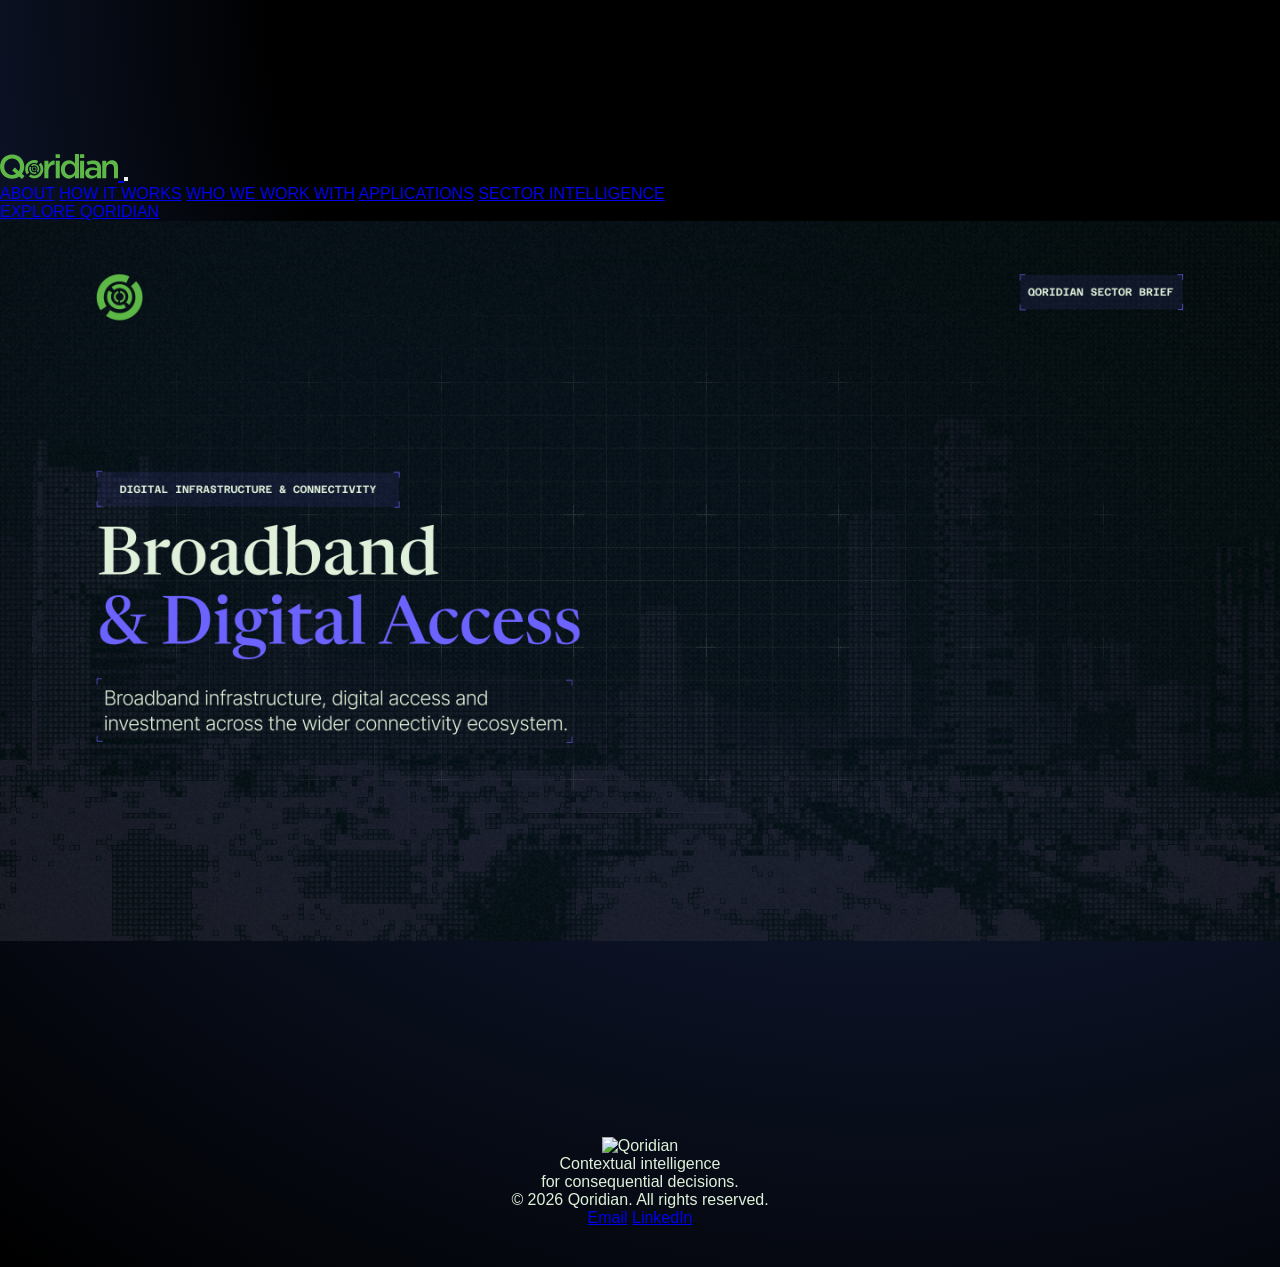
==== Broadband and Digital Access.html @ 861b182c "Add files via upload" ====
<!DOCTYPE html>
<html lang="en">
<head>
  <meta charset="UTF-8">
  <meta name="viewport" content="width=device-width, initial-scale=1.0">
  <title>Qoridian</title>
  <link rel="stylesheet" href="style.css">
  <link rel="preconnect" href="https://fonts.googleapis.com">
  <link rel="preconnect" href="https://fonts.gstatic.com" crossorigin>
  <link rel="icon" type="image/x-icon" href="./qoridian logo footer.svg">
  <link href="https://fonts.googleapis.com/css2?family=Fira+Code:wght@400;500&family=Inter:ital,wght@0,300;0,400;0,600;1,400&display=swap" rel="stylesheet">
</head>
<body>

  <canvas id="bgNodesCanvas"></canvas>

  <!-- Navbar -->
  <header class="navbar">
    <a href="#" class="logo">
      <img src="./qoridian logo.svg" alt="Qoridian Logo">
    </a>
    
    <button class="hamburger" id="hamburger" aria-label="Toggle navigation">
      <span></span>
      <span></span>
      <span></span>
    </button>

    <nav class="nav-links" id="navLinks">
      <a href="#about">ABOUT</a>
      <a href="#how-it-works">HOW IT WORKS</a>
      <a href="#who-we-work-with">WHO WE WORK WITH</a>
      <a href="#applications">APPLICATIONS</a>
      <a href="#sector-intelligence">SECTOR INTELLIGENCE</a>
    </nav>
    
    <a href="#explore" class="btn btn-framed desktop-only-btn">EXPLORE QORIDIAN</a>
  </header>


<section class="image-section section-1">
  <img src="./broadband_1.png" alt="">
</section>

<section class="image-section section-2">
  <img src="./broadband_2.png" alt="">
</section>

<section class="image-section section-3">
  <img src="./broadband_3.png" alt="">
</section>

<section class="image-section section-4">
  <img src="./broadband_4.png" alt="">
</section>

<section class="image-section section-5">
  <img src="./broadband_5.png" alt="">
</section>



<!-- Footer Section -->
<footer class="site-footer">
  <div class="footer-container">
    <!-- Corner Bracket Accents -->
    <div class="card-corner top-left"></div>
    <div class="card-corner top-right"></div>
    <div class="card-corner bottom-left"></div>
    <div class="card-corner bottom-right"></div>

    <!-- Top Row: Logo & Tagline -->
    <div class="footer-top">
      <div class="footer-logo-slot">
        <!-- PASTE YOUR LOGO SVG / IMG HERE -->
        <img src="./qoridian logo footer.svg" alt="Qoridian" class="footer-logo-img">
      </div>
      <p class="footer-tagline">
        Contextual intelligence <br>for consequential decisions.
      </p>
    </div>

    <!-- Bottom Row: Copyright & Social Links -->
    <div class="footer-bottom">
      <p class="copyright">© 2026 Qoridian. All rights reserved.</p>
      
      <div class="footer-socials">
        <a href="mailto:contact@qoridian.com">Email</a>
        <a href="https://linkedin.com" target="_blank" rel="noopener">LinkedIn</a>
      </div>
    </div>
  </div>
</footer>



  <script>
document.addEventListener("DOMContentLoaded", () => {
  const imageSections = document.querySelectorAll(".image-section");

  const observer = new IntersectionObserver(
    (entries) => {
      entries.forEach((entry) => {
        if (entry.isIntersecting) {
          entry.target.classList.add("in-view");
        }
      });
    },
    {
      threshold: 0.15
    }
  );

  imageSections.forEach((section) => {
    observer.observe(section);
  });
});
</script>
</body>
</html>
---- style.css ----
/* ==========================================================================
   1. Reset & Global Variables
   ========================================================================== */
* {
  box-sizing: border-box;
  margin: 0;
  padding: 0;
}

html {
  scroll-behavior: smooth;
  -webkit-text-size-adjust: 100%; /* Prevents iOS from auto-inflating font size on rotate */
}

:root {
  --bg-gradient: radial-gradient(
    circle at 70% 0%,
    #000000 40%,
    #0C1326 60%,
    #000000 100%
  );
  --text-primary: #DFF1DA;
  --text-muted: #b7c4d2;
  --text-eyebrow: #7f8fa0;
  --accent-green: #5DB847;
  --card-bg: rgba(255, 255, 255, 0.08);
  --card-border: rgba(255, 255, 255, 0.07);
  --grid-color: rgba(255, 255, 255, 0.015);
}

body {
  background: var(--bg-gradient);
  font-family: -apple-system, BlinkMacSystemFont, "Segoe UI", Roboto, Helvetica, Arial, sans-serif;
  color: var(--text-primary);
  min-height: 100vh;
  overflow-x: hidden;
  position: relative;
}

img,
svg {
  max-width: 100%;
  height: auto;
}

.logo-img {
  height: 28px;       /* Controls the vertical scaling of the logo */
  width: auto;        /* Ensures the aspect ratio remains perfectly locked */
  display: block;     /* Removes baseline spacing quirks */
  object-fit: contain;
  margin-top: 50px;
}

/* Base Utility Layout Container */
.section-container {
  max-width: 1100px;
  margin: 0 auto;
  padding: 0 40px;
  position: relative;
  z-index: 2;
}

/* Eyebrows used across all sections */
.eyebrow-text {
  display: block;
  font-size: 13px;
  text-transform: uppercase;
  letter-spacing: 2px;
  color: var(--text-eyebrow);
  font-weight: 600;
  margin-bottom: 24px;
}

/* ==========================================================================
   2. Background Grid Matrix (Visible across Desktop - 3.jpg)
   ========================================================================== */
.global-grid-matrix {
  position: absolute;
  top: 0;
  left: 0;
  width: 100%;
  height: 100%;
  background-size: 120px 120px;
  background-image:
    linear-gradient(to right, var(--grid-color) 1px, transparent 1px),
    linear-gradient(to bottom, var(--grid-color) 1px, transparent 1px);
  z-index: 1;
  pointer-events: none;
}

/* ==========================================================================
   3. Header Navigation
   ========================================================================== */
.site-header {
  display: flex;
  justify-content: space-between;
  align-items: center;
  padding: 40px 80px;
  position: relative;
  z-index: 10;
  flex-wrap: wrap;
  gap: 16px;
}

.logo {
  font-size: 24px;
  font-weight: 700;
  letter-spacing: -0.5px;
}

.meta-text {
  font-size: 13px;
  text-transform: uppercase;
  letter-spacing: 2px;
  color: var(--text-eyebrow);
}

/* ==========================================================================
   4. Hero Section & Pulsating Animation
   ========================================================================== */
.hero-container {
  min-height: 85vh;
  display: flex;
  flex-direction: column;
  justify-content: center;
  align-items: center;
  text-align: center;
  position: relative;
  padding: 60px 20px;

}

/* Dimming overlay — sits between the background image (z-index: 0) and
   everything else (bg-svg-wrapper z-index:1, hero-content z-index:2) */
.hero-container::before {
  content: "";
  position: absolute;
  inset: 0;
  background: rgba(0, 0, 0, 0.6); /* Increase toward 0.8 to dim further, lower toward 0.3 to dim less */
  z-index: 0;
  pointer-events: none;
}

/* ==========================================================================
   Hero Background Logo & Dynamic Brightness Pulse
   ========================================================================== */
.bg-svg-wrapper {
  position: absolute;
  top: 50%;
  left: 50%;
  transform: translate(-50%, -50%);
  width: 1600px;
  height: 1600px;
  max-width: 150vw;   /* Keeps the glow from ever overflowing a narrow viewport */
  max-height: 150vw;
  z-index: 1;
  pointer-events: none;

  /* Smooth, hardware-accelerated brightness and breathing animation */
  animation: bg-pulse-container 6s infinite ease-in-out;
  will-change: transform, opacity, filter; /* Optimizes browser performance */
}

.hero-logo-svg {
  width: 100%;
  height: 100%;
  display: block;
}

/* Keyframe matrix handling synchronized scaling, opacity brightness, and glow */
@keyframes bg-pulse-container {
  0%, 100% {
    transform: translate(-50%, -50%) scale(0.93);
    opacity: 0.25; /* Soft, deep resting state background baseline */
    filter: drop-shadow(0 0 0px rgba(0, 128, 0, 0));
  }
  50% {
    transform: translate(-50%, -50%) scale(1.05);
    opacity: 0.95; /* Drives the green lines to near full-strength saturation at peak expansion */
    filter: drop-shadow(0 0 12px rgba(12, 231, 12, 0.4)); /* Injects a bright green electric glow aura */
  }
}

/* ==========================================================================
   Hero Content Typography & Layout
   ========================================================================== */
.hero-content {
  position: relative;
  z-index: 2;         /* Keeps the text cleanly layered over the background SVG */
  max-width: 950px;   /* Prevents long text strings from stretching too wide */
  width: 100%;
  margin: 0 auto;
  text-align: center;
}

/* Main Display Headline */
.hero-content h1 {
  font-size: 68px;
  font-weight: 500;
  line-height: 1.15;
  letter-spacing: -1.5px;
  margin-bottom: 20px; /* Snug distance to the supporting subheadline */
  color: #DFF1DA;
  word-wrap: break-word;
}

/* Rich Green Accent Branding Word */
.green-text {
  color: var(--accent-green, #008000);
}

/* Secondary Subheadline Statement */
.hero-content h3 {
  font-size: 28px;
  font-weight: 400;
  line-height: 1.3;
  letter-spacing: -0.5px;
  color: #f7fafc; /* Slightly softer white value */
  margin-bottom: 32px;
}

/* Body Narrative Context Block */
.hero-lead {
  font-size: 22px;
  line-height: 1.65;
  color: var(--text-muted, #cbd5e0);
  max-width: 760px;
  margin: 0 auto 24px auto; /* Centered layout block */
  font-weight: 300;
}

/* Closing Callout Label */
.hero-content h4 {
  font-size: 14px;
  font-weight: 500;
  text-transform: uppercase;
  letter-spacing: 1.5px;
  color: var(--text-eyebrow, #a0aec0);
  margin-bottom: 48px; /* Breathing room above the Call To Action button */
}

/* Primary Call To Action Button */
.hero-content .cta-btn {
  display: inline-block;
  background-color: rgba(0, 128, 0, 0.12);
  color: #ffffff;
  border: 1px solid rgba(0, 128, 0, 0.4);
  padding: 14px 36px;
  font-size: 15px;
  letter-spacing: 0.5px;
  border-radius: 6px;
  text-decoration: none;
  transition: all 0.3s cubic-bezier(0.16, 1, 0.3, 1);
}

.hero-content .cta-btn:hover {
  background-color: rgba(0, 128, 0, 0.25);
  border-color: rgba(0, 128, 0, 0.8);
  box-shadow: 0 0 20px rgba(0, 128, 0, 0.25);
}

/* ==========================================================================
   5. Philosophy Section
   ========================================================================== */
.philosophy-section {
  padding: 140px 0;
  border-top: 1px solid rgba(255, 255, 255, 0.03);
  position: relative;
}

.philosophy-section .philosophy-layout {
  display: flex;
  align-items: center;
  justify-content: space-between;
  gap: 80px; /* Enhanced separation gap */
}

/* Constrains your content column to let the graphic breathe on the right */
.philosophy-text-block {
  flex: 1.2;
  max-width: 680px; /* Snug fit to prevent text from colliding with the graphic */
  min-width: 0; /* Allows flex children to shrink below content size on narrow screens */
}

.philosophy-section h2 {
  font-size: 54px;
  font-weight: 500;
  line-height: 1.15;
  letter-spacing: -1.5px;
  margin-bottom: 40px;
  max-width: 750px;
}

.philosophy-content {
  max-width: 760px;
}

.philosophy-content p {
  font-size: 18px;
  line-height: 1.7;
  color: var(--text-muted);
  font-weight: 300;
  margin-bottom: 28px;
}

.philosophy-content p:last-child {
  margin-bottom: 0;
}

/* Let the graphic take up equal weight to support its details */
.philosophy-graphic-block {
  flex: 1;
  display: flex;
  justify-content: center;
  align-items: center;
  background: transparent; /* Strictly no background block container */
  padding: 0;
  min-width: 0;
}

/* Scalable Responsive 3D Valley Vector Elements */
.terrain-valley-3d {
  width: 100%;
  max-width: 620px; /* Significantly increased frame size */
  height: auto;
  color: var(--text-muted);
  opacity: 0.65;
  transform: rotateX(15deg) rotateY(-8deg); /* Isometric perspective angle match */
  transform-style: preserve-3d;
  transition: transform 0.7s cubic-bezier(0.16, 1, 0.3, 1),
              color 0.5s ease,
              opacity 0.5s ease;
}

/* Refined interactive hover logic */
.philosophy-section:hover .terrain-valley-3d {
  opacity: 0.95;
  color: #4ade80; /* Switches cleanly to your brand green color on layout focus */
  transform: rotateX(11deg) rotateY(-4deg) scale(1.03);
}

/* Background canvas frame */
.section-topography-bg {
  position: absolute;
  top: 0;
  left: 0;
  width: 100%;
  height: 100%;
  z-index: 1;
  pointer-events: none; /* Prevents background layer from capturing text highlight/mouse events */

  background-image: url('./map2.svg');
  background-repeat: no-repeat;
  background-position: center center;
  background-size: cover;
  opacity: 0.12;

  transition: transform 0.8s cubic-bezier(0.16, 1, 0.3, 1), opacity 0.5s ease;
}

/* Subtle shift animation when interacting with the grid section */
.features-section:hover .section-topography-bg {
  transform: scale(1.02);
  opacity: 0.16;
}

/* Scalable wireframe settings */
.terrain-wireframe {
  width: 100%;
  max-width: 480px;
  height: auto;
  color: rgba(255, 255, 255, 0.35); /* Subtle wireframe default color */
  filter: drop-shadow(0px 20px 40px rgba(13, 21, 32, 0.6));
  transition: transform 0.5s cubic-bezier(0.25, 1, 0.5, 1);
}

/* Micro interaction to give the 3D map spatial reaction when hovered */
.terrain-wireframe:hover {
  transform: translateY(-6px) scale(1.02);
  color: rgba(255, 255, 255, 0.45);
}

/* ==========================================================================
   Capabilities Section (What We See Grid)
   ========================================================================== */
.features-section {
  padding: 100px 0;
  background-color: var(--bg-color);
  position: relative;
  z-index: 2;
}

.features-section .section-container {
  max-width: 1140px;
  margin: 0 auto;
  padding: 0 40px;
}

.features-section .eyebrow-text {
  display: block;
  font-size: 13px;
  text-transform: uppercase;
  letter-spacing: 2px;
  color: var(--text-eyebrow);
  font-weight: 600;
  margin-bottom: 24px;
}

.features-section h2 {
  color: var(--text-primary);
  font-size: 48px;
  font-weight: 500;
  letter-spacing: -1px;
  margin-bottom: 48px;
}

/* 3x2 Grid Array Layout */
.features-grid {
  display: grid;
  grid-template-columns: repeat(3, 1fr);
  gap: 24px;
}

/* Proportioned Balanced Card Housing */
.feature-card {
  background: var(--card-bg);
  border: 1px solid var(--card-border);
  border-radius: 18px;
  padding: 28px 24px 24px 24px;
  display: flex;
  flex-direction: column;
  position: relative;
  aspect-ratio: 1.6 / 1;
  min-height: 195px;
  transition: all 0.35s cubic-bezier(0.16, 1, 0.3, 1);
  overflow: hidden;
}

/* Smooth Interactive Glow State */
.feature-card:hover {
  border-color: rgba(0, 128, 0, 0.45);
  background-color: rgba(255, 255, 255, 0.04);
  transform: translateY(-2px);
}

.card-num {
  position: absolute;
  top: 24px;
  left: 24px;
  font-size: 18px;
  font-weight: 400;
  color: var(--text-primary);
  opacity: 0.85;
}

/* Centered Canvas Container for SVG Wireframes */
.wireframe-container {
  display: flex;
  flex: 1;
  justify-content: center;
  align-items: center;
  margin-top: 5px;
}

/* Unified Graphic Scaler & Tone Styling */
.wireframe-graphic {
  width: 100px;
  height: 100px;
  stroke: var(--text-muted);
  opacity: 0.35;
  transition: all 0.4s ease;
}

/* Hover effect targets graphic elements instantly */
.feature-card:hover .wireframe-graphic {
  stroke: var(--accent-green);
  opacity: 0.95;
  transform: scale(1.05);
}

/* Bottom Weighted Typography labels */
.feature-card h3 {
  font-size: 22px;
  font-weight: 400;
  letter-spacing: -0.5px;
  margin-bottom: 12px;
  color: var(--text-primary);
}

/* Fixed Baseline Indicator Bars */
.card-underline {
  width: 48px;
  height: 2px;
  background-color: var(--accent-green);
  border-radius: 1px;
}

/* ==========================================================================
   7. Pull Quote Section
   ========================================================================== */
.quote-section {
  padding: 160px 0;
  text-align: center;
}

.quote-section blockquote {
  font-size: 48px;
  font-weight: 400;
  line-height: 1.25;
  letter-spacing: -1.5px;
  margin-bottom: 24px;
  padding: 0 20px;
}

.quote-section cite {
  font-style: normal;
  font-size: 14px;
  text-transform: uppercase;
  letter-spacing: 1.5px;
  color: var(--text-eyebrow);
}

/* ==========================================================================
   8. Capital Deployment Section (Bottom Hero CTA)
   ========================================================================== */
.deployment-section {
  padding: 160px 0 200px 0;
  border-top: 1px solid rgba(255, 255, 255, 0.03);
}

.deployment-section h2 {
  font-size: 54px;
  font-weight: 500;
  line-height: 1.15;
  letter-spacing: -1.5px;
  max-width: 800px;
  margin-bottom: 28px;
}

.deployment-section p {
  font-size: 19px;
  line-height: 1.65;
  color: var(--text-muted);
  max-width: 680px;
  font-weight: 300;
  margin-bottom: 48px;
}

/* ==========================================================================
   9. Footer Section (Start a Conversation)
   ========================================================================== */
.site-footer {
  position: relative;
  padding: 120px 0 0 0;
  overflow: hidden;          /* Crops the overlapping vector graphics cleanly */
  text-align: center;
  display: flex;
  flex-direction: column;
  align-items: center;
  justify-content: space-between;
  min-height: 250px;
}

.footer-grid-overlay {
  position: absolute;
  top: 0;
  left: 0;
  width: 120%;
  height: 100%;
  background-size: 120px 120px;
  background-image:
    linear-gradient(to right, rgba(255, 255, 255, 0.04) 1px, transparent 1px),
    linear-gradient(to bottom, rgba(255, 255, 255, 0.04) 1px, transparent 1px);
  z-index: 1;
  pointer-events: none;
}

.footer-logo-object {
  width: 120%;
  height: 100%;
  object-fit: cover;
  object-position: center bottom; /* Pins the baseline to the bottom edge */
}

.footer-container {
  position: relative;
  z-index: 2;
  width: 100%;
  max-width: 1140px;
  padding: 0 40px;
}

.footer-cta-block {
  margin-bottom: 40px;
}

.site-footer h2 {
  font-size: 48px;
  font-weight: 400;
  color: #ffffff;
  letter-spacing: -1px;
  margin-bottom: 28px;
}

.footer-btn {
  display: inline-block;
  background-color: rgba(255, 255, 255, 0.08);
  color: #ffffff;
  border: 1px solid rgba(255, 255, 255, 0.25);
  backdrop-filter: blur(8px);
  -webkit-backdrop-filter: blur(8px);
  padding: 14px 44px;
  font-size: 16px;
  border-radius: 8px;
  text-decoration: none;
  transition: all 0.3s cubic-bezier(0.16, 1, 0.3, 1);
}

.footer-btn:hover {
  background-color: rgba(255, 255, 255, 0.18);
  border-color: rgba(255, 255, 255, 0.5);
  transform: translateY(-1px);
}

/* Fluid SVG Asset Mask Wrapper */
.giant-footer-brand-svg {
  position: relative;
  z-index: 2;
  width: 100vw;              /* Forces the SVG to match screen boundaries perfectly */
  height: 20vw;              /* Maintains responsive vertical thickness scale */
  margin-top: auto;
  pointer-events: none;
  user-select: none;
  display: flex;
  align-items: flex-end;     /* Pins the paths tightly to the footer cutoff baseline */
}

.giant-footer-brand-svg svg {
  display: block;
  width: 100%;
  height: auto;
  margin-bottom: -3vw;       /* Pulls the bottom loop tails slightly off-screen to match design crop */
}

/* ==========================================================================
   10. Scroll Reveal Animations
   ========================================================================== */
.scroll-reveal {
  opacity: 0;
  transform: translateY(60px) scale(0.98);
  transition: opacity 1s ease, transform 1s cubic-bezier(.22,.61,.36,1);
  will-change: transform, opacity;
}

.scroll-reveal.show {
  opacity: 1;
  transform: translateY(0) scale(1);
}

/* Direction variations */
.hero-content.scroll-reveal {
  transform: translateY(80px);
}

/* Header fade */
.site-header.scroll-reveal {
  transform: translateY(-30px);
}

/* Footer entrance */
.site-footer.scroll-reveal {
  transform: translateY(100px);
}

/* Optional floating effect */
.feature-card.show:hover {
  transform: translateY(-6px);
  transition-duration: .4s;
}

/* Respect users who've asked for less motion */
@media (prefers-reduced-motion: reduce) {
  .bg-svg-wrapper,
  .scroll-reveal,
  .terrain-valley-3d,
  .terrain-wireframe,
  .feature-card,
  .wireframe-graphic,
  .cta-btn,
  .footer-btn {
    animation: none !important;
    transition: none !important;
  }
  .scroll-reveal {
    opacity: 1;
    transform: none;
  }
}

/* ==========================================================================
   11. RESPONSIVE BREAKPOINTS
   All section-level responsive rules are consolidated here, from largest
   to smallest viewport, so nothing overrides itself out of order.
   ========================================================================== */

/* ---------- Large desktops / laptops (<=1200px) ---------- */
@media (max-width: 1200px) {
  .section-container,
  .features-section .section-container,
  .footer-container {
    padding: 0 32px;
  }

  .hero-content h1 {
    font-size: 58px;
  }

  .philosophy-section h2,
  .deployment-section h2 {
    font-size: 46px;
  }
}

/* ---------- Tablets (<=992px) ---------- */
@media (max-width: 992px) {
  .site-header {
    padding: 32px 40px;
  }

  .hero-container {
    min-height: 70vh;
    padding: 50px 20px;
  }

  .hero-content h1 {
    font-size: 48px;
    letter-spacing: -1px;
  }

  .hero-content h3 {
    font-size: 24px;
  }

  .hero-lead {
    font-size: 18px;
  }

  .bg-svg-wrapper {
    width: 900px;
    height: 900px;
  }

  /* Philosophy section stacks vertically */
  .philosophy-section {
    padding: 100px 0;
  }

  .philosophy-section .philosophy-layout {
    flex-direction: column;
    align-items: flex-start;
    gap: 50px;
  }

  .philosophy-text-block,
  .philosophy-graphic-block {
    width: 100%;
    max-width: 100%;
    flex: none;
  }

  .philosophy-graphic-block {
    padding: 30px 0 0 0;
    justify-content: center;
  }

  .philosophy-section h2 {
    font-size: 38px;
    max-width: 100%;
  }

  .terrain-valley-3d,
  .terrain-wireframe-glow {
    max-width: 440px;
  }

  .terrain-wireframe {
    max-width: 420px;
  }

  /* Feature grid drops to 2 columns */
  .features-section {
    padding: 80px 0;
  }

  .features-section h2 {
    font-size: 38px;
  }

  .features-grid {
    grid-template-columns: repeat(2, 1fr);
  }

  .quote-section {
    padding: 110px 0;
  }

  .quote-section blockquote {
    font-size: 36px;
  }

  .deployment-section {
    padding: 110px 0 140px 0;
  }

  .deployment-section h2 {
    font-size: 38px;
  }

  .deployment-section p {
    font-size: 17px;
  }

  .giant-footer-brand-svg {
    height: 26vw;
  }
}

/* ---------- Small tablets / large phones (<=768px) ---------- */
@media (max-width: 768px) {
  .section-container,
  .features-section .section-container,
  .footer-container {
    padding: 0 24px;
  }

  .site-header {
    padding: 24px;
    justify-content: center;
    text-align: center;
  }

  h1 { font-size: 44px; }

  .hero-content {
    padding: 0 16px;
  }

  .hero-content h1 {
    font-size: 38px;
    letter-spacing: -1px;
  }

  .hero-content h3 {
    font-size: 20px;
    margin-bottom: 20px;
  }

  .hero-lead {
    font-size: 16px;
    margin-bottom: 20px;
  }

  .hero-content h4 {
    font-size: 12px;
    margin-bottom: 32px;
    letter-spacing: 1px;
  }

  .hero-content .cta-btn {
    padding: 12px 28px;
    font-size: 14px;
  }

  .bg-svg-wrapper {
    width: 480px;
    height: 480px;
  }

  .philosophy-section h2,
  .deployment-section h2 {
    font-size: 30px;
    letter-spacing: -1px;
  }

  .philosophy-content p {
    font-size: 16px;
  }

  .features-section h2 {
    font-size: 30px;
    margin-bottom: 32px;
  }

  .features-grid {
    grid-template-columns: 1fr;
    gap: 20px;
  }

  .feature-card {
    aspect-ratio: auto;
    min-height: 180px;
  }

  .quote-section {
    padding: 80px 0;
  }

  .quote-section blockquote {
    font-size: 26px;
    padding: 0 8px;
  }

  .deployment-section {
    padding: 80px 0 100px 0;
  }

  .deployment-section p {
    font-size: 16px;
    margin-bottom: 36px;
  }

  .site-footer {
    min-height: 320px;
    padding-top: 70px;
  }

  .site-footer h2 {
    font-size: 28px;
  }

  .footer-btn {
    padding: 12px 32px;
    font-size: 14px;
  }

  .giant-footer-brand-svg {
    height: 34vw;
  }

  .giant-footer-brand-svg svg {
    margin-bottom: -5vw; /* Adjusts the cropping offset slightly for smaller viewports */
  }
}

/* ---------- Phones (<=480px) ---------- */
@media (max-width: 480px) {
  .logo-img {
    height: 22px;
  }

  .logo {
    font-size: 20px;
  }

  .meta-text {
    font-size: 11px;
    letter-spacing: 1px;
  }

  .eyebrow-text {
    font-size: 12px;
    margin-bottom: 18px;
  }

  .hero-container {
    min-height: 60vh;
    padding: 40px 16px;
  }

  .hero-content h1 {
    font-size: 30px;
  }

  .hero-content h3 {
    font-size: 17px;
  }

  .hero-lead {
    font-size: 15px;
  }

  .hero-content .cta-btn {
    width: 100%;
    padding: 14px 20px;
  }

  .bg-svg-wrapper {
    width: 340px;
    height: 340px;
  }

  .philosophy-section {
    padding: 70px 0;
  }

  .philosophy-section h2,
  .deployment-section h2 {
    font-size: 26px;
  }

  .terrain-valley-3d,
  .terrain-wireframe {
    max-width: 100%;
  }

  .features-section {
    padding: 60px 0;
  }

  .features-section h2 {
    font-size: 26px;
  }

  .feature-card {
    padding: 22px 18px 18px 18px;
    min-height: 160px;
  }

  .wireframe-graphic {
    width: 72px;
    height: 72px;
  }

  .feature-card h3 {
    font-size: 19px;
  }

  .quote-section blockquote {
    font-size: 21px;
  }

  .deployment-section {
    padding: 60px 0 80px 0;
  }

  .deployment-section p {
    font-size: 15px;
  }

  .site-footer h2 {
    font-size: 22px;
    padding: 0 12px;
  }

  .footer-btn {
    width: calc(100% - 48px);
  }

  .giant-footer-brand-svg {
    height: 44vw;
  }
}
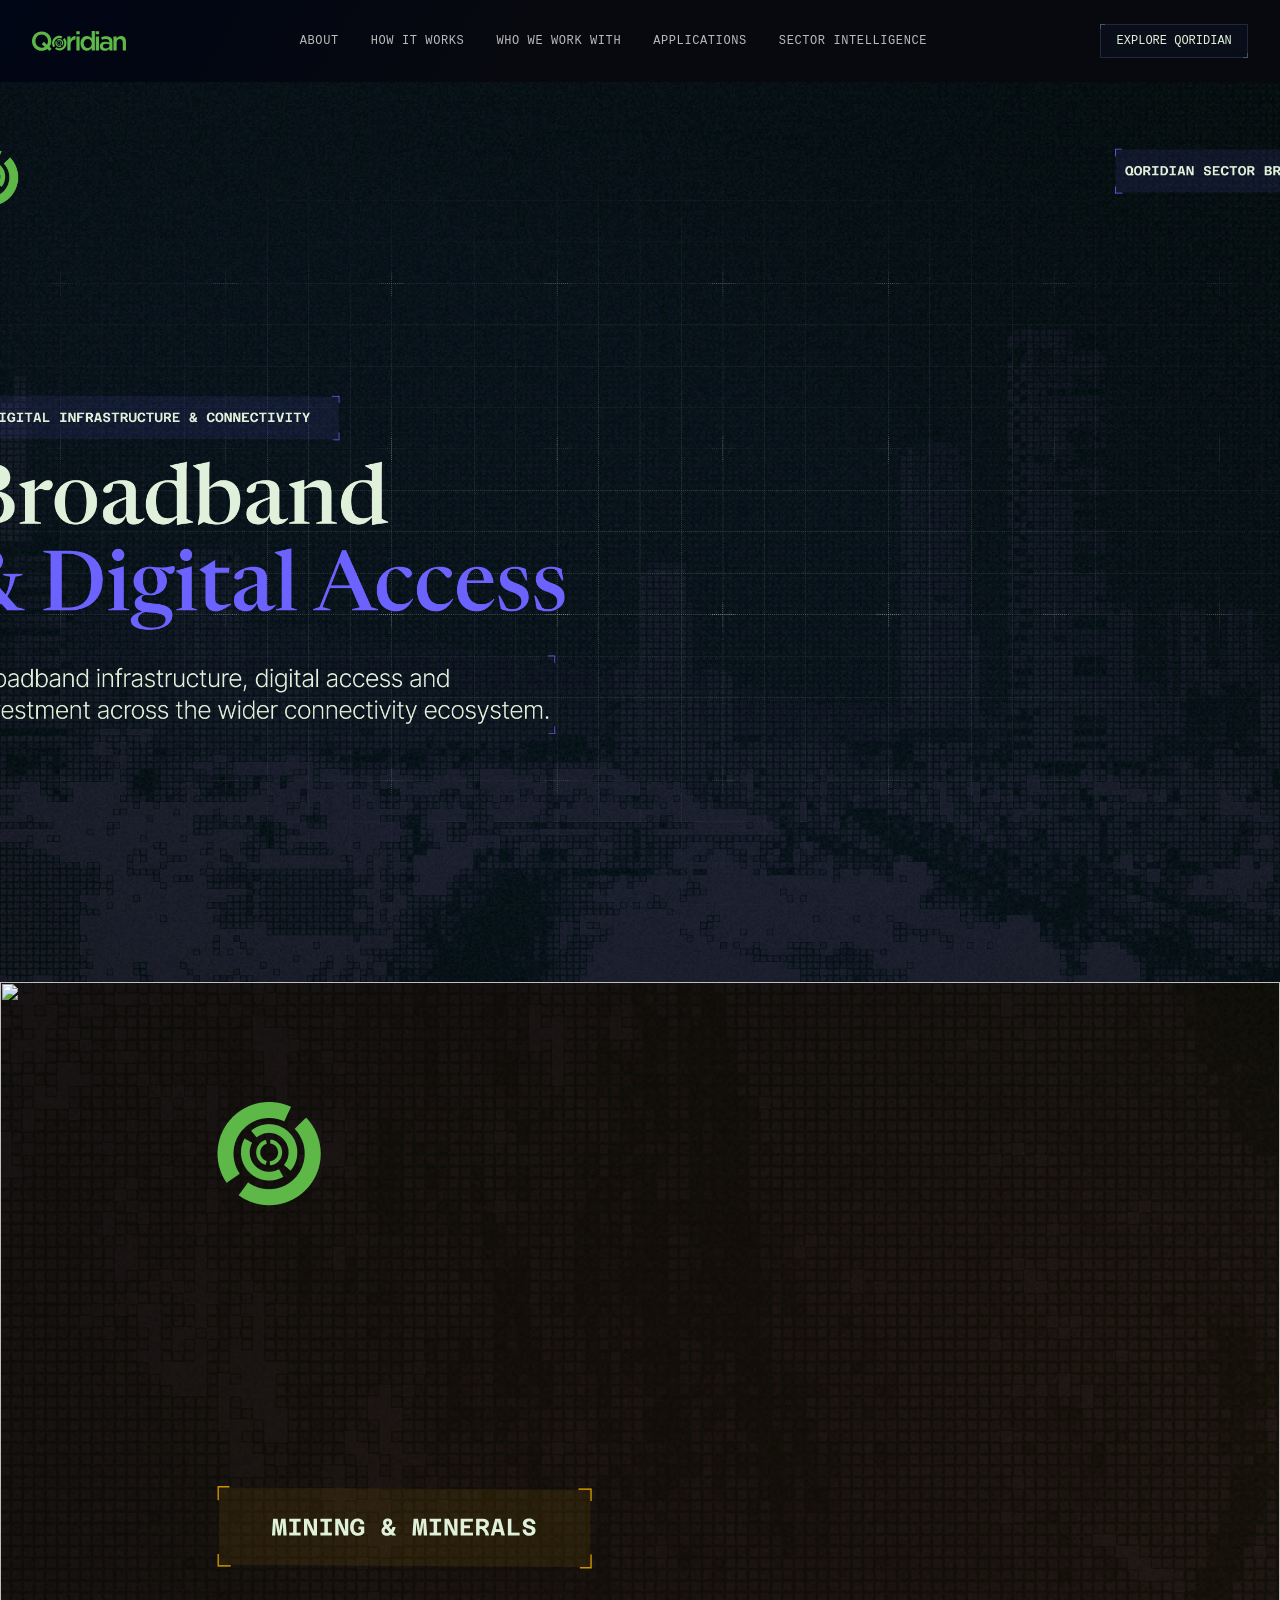
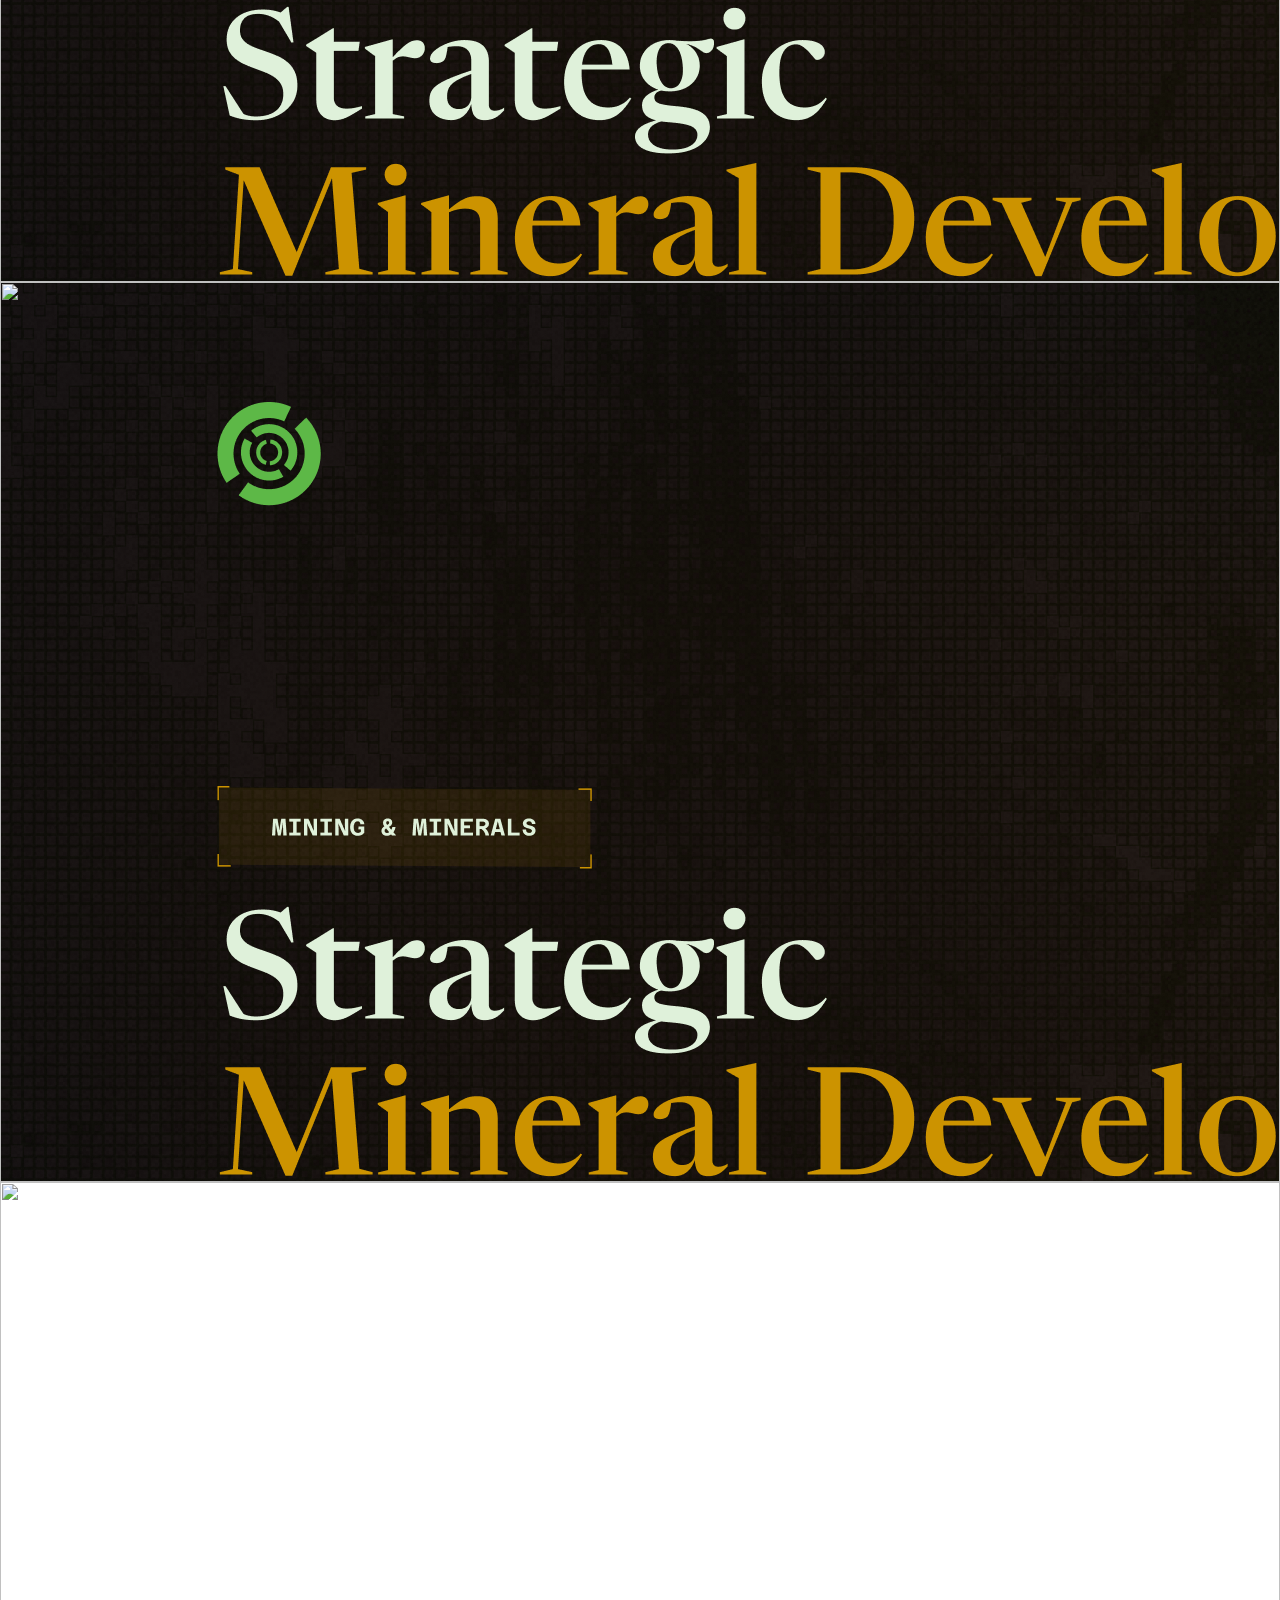
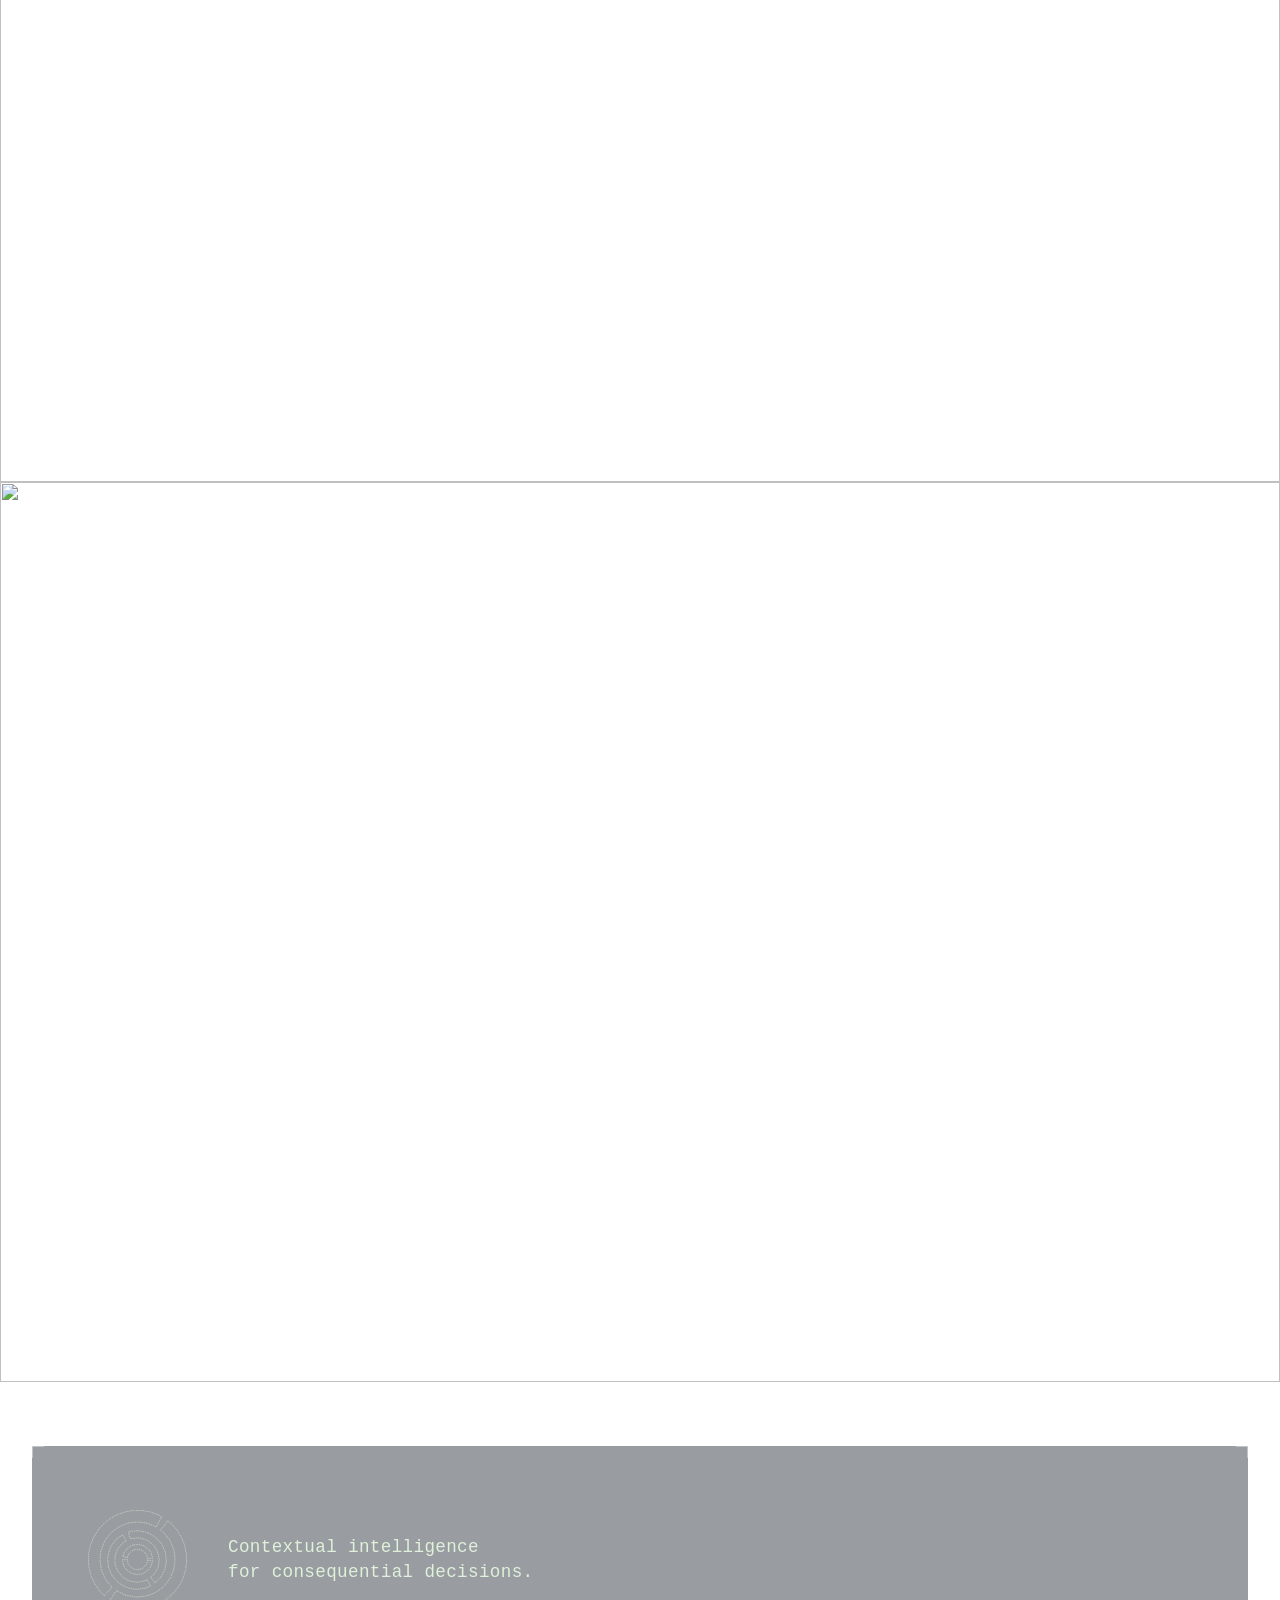
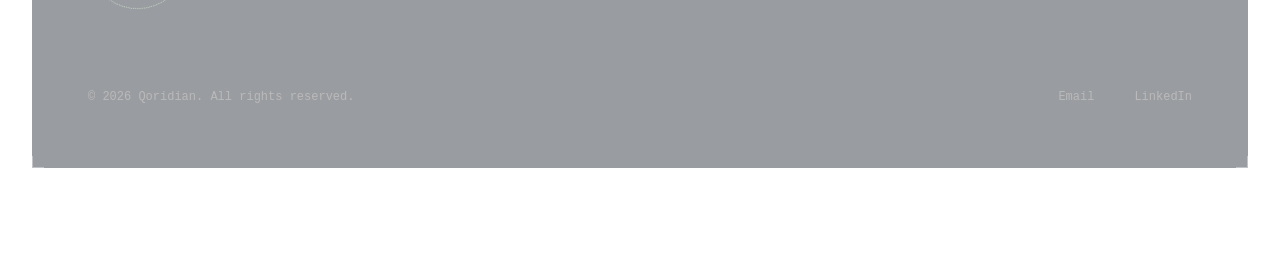
==== commit c76fd97e: "Update Broadband and Digital Access.html" ====
--- a/Broadband and Digital Access.html
+++ b/Broadband and Digital Access.html
@@ -93,7 +93,6 @@
 </footer>
 
 
-
   <script>
 document.addEventListener("DOMContentLoaded", () => {
   const imageSections = document.querySelectorAll(".image-section");
@@ -117,4 +116,4 @@
 });
 </script>
 </body>
-</html>+</html>
--- a/style.css
+++ b/style.css
@@ -1,1052 +1,2243 @@
-/* ==========================================================================
-   1. Reset & Global Variables
-   ========================================================================== */
+:root {
+  --bg-color-1: #000515;
+  --bg-color-2: #07090F;
+  --text-main: #DFF1DA;
+  --text-muted: #BABABA;
+  --accent-green: #5DB847;
+  --accent-green-bg: #dcfce7;
+  --font-heading: 'Inter Tight', sans-serif;
+  --font-body: 'Inter Tight', sans-serif;
+  --font-sub-heading: 'Newsreader', serif;
+  --font-mono: 'Azeret Mono', monospace;
+}
+
 * {
   box-sizing: border-box;
   margin: 0;
   padding: 0;
 }
 
-html {
-  scroll-behavior: smooth;
-  -webkit-text-size-adjust: 100%; /* Prevents iOS from auto-inflating font size on rotate */
-}
-
-:root {
-  --bg-gradient: radial-gradient(
-    circle at 70% 0%,
-    #000000 40%,
-    #0C1326 60%,
-    #000000 100%
-  );
-  --text-primary: #DFF1DA;
-  --text-muted: #b7c4d2;
-  --text-eyebrow: #7f8fa0;
-  --accent-green: #5DB847;
-  --card-bg: rgba(255, 255, 255, 0.08);
-  --card-border: rgba(255, 255, 255, 0.07);
-  --grid-color: rgba(255, 255, 255, 0.015);
-}
-
 body {
-  background: var(--bg-gradient);
-  font-family: -apple-system, BlinkMacSystemFont, "Segoe UI", Roboto, Helvetica, Arial, sans-serif;
-  color: var(--text-primary);
+  background: linear-gradient(-60deg, var(--bg-color-2) 70%, var(--bg-color-1) 100%);
+  background-attachment: fixed;
+  color: var(--text-main);
+  font-family: var(--font-heading);
   min-height: 100vh;
+  display: flex;
+  flex-direction: column;
   overflow-x: hidden;
+}
+
+/* Fixed Ambient Background Canvas */
+#bgNodesCanvas {
+  position: fixed;
+  top: 0;
+  left: 0;
+  width: 100vw;
+  height: 100vh;
+  z-index: -1;          /* Behind all page content */
+  pointer-events: none; /* Allows clicks and scrolling to pass through */
+}
+
+/* ==========================================================================
+   Standardized Grid Container System (Pixel-Perfect Alignment across Sections)
+   ========================================================================== */
+.navbar,
+.hero-container,
+.proposition-section,
+.stats-section {
+  width: 100%;
+  max-width: 1280px;
+  margin-left: auto;
+  margin-right: auto;
+  padding-left: 2rem;
+  padding-right: 2rem;
+}
+
+/* Standardized 2-Column Grid Alignment */
+.hero-container,
+.proposition-section,
+.stats-section {
+  display: flex;
+  justify-content: space-between;
+  align-items: center;
+  gap: 3rem;
+}
+
+/* Strict Left Column Boundary Lock */
+.hero-content,
+.prop-content,
+.stat-number {
+  width: 100%;
+  max-width: 580px;
+  flex: 1;
+}
+
+/* Strict Right Column Boundary Lock */
+.grid-container,
+.network-container,
+.stat-text {
+  width: 100%;
+  max-width: 560px;
+  flex: 1;
+}
+
+/* ==========================================================================
+   Header Navbar
+   ========================================================================== */
+.navbar {
+  display: flex;
+  justify-content: space-between;
+  align-items: center;
+  padding-top: 1.5rem;
+  padding-bottom: 1.5rem;
   position: relative;
-}
-
-img,
-svg {
+  z-index: 100;
+}
+
+.logo {
+  display: flex;
+  align-items: center;
+  text-decoration: none;
+}
+
+.logo img {
+  height: 20px;
+  width: auto;
+  display: block;
+  object-fit: contain;
+}
+
+.nav-links {
+  display: flex;
+  gap: 2rem;
+  align-items: center;
+}
+
+.nav-links a {
+  color: var(--text-muted);
+  text-decoration: none;
+  font-family: var(--font-mono);
+  font-size: 0.75rem;
+  letter-spacing: 0.05em;
+  transition: color 0.2s;
+}
+
+.nav-links a:hover {
+  color: var(--text-main);
+}
+
+.mobile-only-btn { display: none; }
+
+/* Hamburger Navigation Button */
+.hamburger {
+  display: none;
+  flex-direction: column;
+  gap: 5px;
+  background: transparent;
+  border: none;
+  cursor: pointer;
+  padding: 5px;
+}
+
+.hamburger span {
+  width: 22px;
+  height: 2px;
+  background-color: var(--text-main);
+  transition: all 0.3s ease;
+}
+
+/* ==========================================================================
+   Buttons
+   ========================================================================== */
+.btn {
+  font-family: var(--font-mono);
+  font-size: 0.75rem;
+  padding: 0.55rem 0.95rem;
+  text-decoration: none;
+  display: inline-block;
+  transition: all 0.2s ease;
+  white-space: nowrap;
+}
+
+.btn-framed {
+  color: var(--text-main);
+  border: 1px solid #1e293b;
+  position: relative;
+  background: rgba(15, 23, 42, 0.4);
+  backdrop-filter: blur(4px);
+}
+
+.btn-framed::before, .btn-framed::after {
+  content: '';
+  position: absolute;
+  width: 4px;
+  height: 4px;
+  border: 1px solid #475569;
+}
+.btn-framed::before { top: -1px; left: -1px; border-right: none; border-bottom: none; }
+.btn-framed::after { bottom: -1px; right: -1px; border-left: none; border-top: none; }
+
+.btn-framed:hover {
+  border-color: var(--text-muted);
+}
+
+.btn-solid {
+  background-color: var(--accent-green-bg);
+  color: #052e16;
+  border: none;
+  font-weight: 500;
+}
+
+.btn-solid:hover {
+  background-color: #bbf7d0;
+}
+
+/* ==========================================================================
+   Cinematic Section Reveal Animation
+   ========================================================================== */
+section {
+  filter: blur(16px);
+  opacity: 0.1;
+  transform: translateY(40px) scale(0.97);
+  transition: 
+    filter 1.6s cubic-bezier(0.22, 1, 0.36, 1),
+    opacity 1.6s cubic-bezier(0.22, 1, 0.36, 1),
+    transform 1.6s cubic-bezier(0.22, 1, 0.36, 1);
+  will-change: filter, opacity, transform;
+}
+
+section.in-view {
+  filter: blur(0px);
+  opacity: 1;
+  transform: translateY(0) scale(1);
+}
+
+/* ==========================================================================
+   Hero Section Layout
+   ========================================================================== */
+.hero-container {
+  padding-top: 4rem;
+  padding-bottom: 4rem;
+  flex: 1;
+}
+
+h1, h2, h3 {
+    font-size: clamp(2rem, 4vw + 1rem, 4rem);
+}
+
+.hero-content h1 {
+  font-size: clamp(2rem, 4vw + 1rem, 3.5rem);
+  font-weight: 400;
+  line-height: 1.1;
+  letter-spacing: -2px;
+  margin-bottom: 1.5rem;
+}
+
+.italic-green {
+  font-family: var(--font-sub-heading);
+  font-style: italic;
+  color: var(--accent-green);
+  font-weight: 100;
+  letter-spacing: -3px;
+  font-size: 1em;
+}
+
+.hero-description {
+  font-family: var(--font-body);
+  color: var(--text-muted);
+  font-weight: 400;
+  font-size: clamp(0.8rem, 1.2vw, 0.9rem);
+  line-height: 1.7;
+  margin-bottom: 2.25rem;
+}
+
+.cta-buttons {
+  display: flex;
+  gap: 1rem;
+  align-items: center;
+  flex-wrap: wrap;
+}
+
+/* Grid Canvas Container */
+.grid-container {
+  height: 520px;
+  display: flex;
+  align-items: center;
+  justify-content: center;
+  cursor: crosshair;
+  touch-action: none;
+  background-color: var(--bg-color-2); /* Masks floating background nodes behind grid */
+  border-radius: 4px;
+}
+
+#nodeGrid {
   max-width: 100%;
   height: auto;
 }
 
-.logo-img {
-  height: 28px;       /* Controls the vertical scaling of the logo */
-  width: auto;        /* Ensures the aspect ratio remains perfectly locked */
-  display: block;     /* Removes baseline spacing quirks */
+/* ==========================================================================
+   Proposition Section Layout
+   ========================================================================== */
+.proposition-section {
+  padding-top: 6rem;
+  padding-bottom: 6rem;
+}
+
+.section-tag {
+  display: inline-block;
+  font-family: var(--font-mono);
+  font-size: 0.75rem;
+  color: var(--accent-green);
+  letter-spacing: 0.1em;
+  margin-bottom: 1.5rem;
+}
+
+.prop-content h2 {
+  font-size: clamp(2rem, 4vw + 1rem, 3rem);
+  font-weight: 400;
+  line-height: 1.1;
+  letter-spacing: -1px;
+  margin-bottom: 1.5rem;
+}
+
+.prop-description {
+  font-family: var(--font-body);
+  color: var(--text-muted);
+  font-size: clamp(0.8rem, 1.2vw, 0.875rem);
+  line-height: 1.7;
+}
+
+/* Network Node Canvas Area */
+.network-container {
+  height: 420px;
+  display: flex;
+  align-items: center;
+  justify-content: center;
+  touch-action: none;
+}
+
+#networkCanvas {
+  max-width: 100%;
+  height: auto;
+}
+
+/* ==========================================================================
+   Stats Counter Section Layout
+   ========================================================================== */
+.stats-section {
+  padding-top: 6rem;
+  padding-bottom: 6rem;
+}
+
+.stat-number {
+  font-size: clamp(4.5rem, 9vw + 1rem, 9.5rem);
+  font-weight: 400;
+  line-height: 1;
+  letter-spacing: -4px;
+  color: var(--text-main);
+  font-family: var(--font-mono);
+  white-space: nowrap;
+}
+
+.stat-number .plus {
+  font-weight: 300;
+  color: var(--text-main);
+}
+
+.stat-text {
+  font-family: var(--font-body);
+  color: var(--text-muted);
+  font-size: clamp(0.8rem, 1.2vw, 0.875rem);
+  line-height: 1.7;
+}
+
+/* ==========================================================================
+   Responsive Media Queries
+   ========================================================================== */
+@media (max-width: 1024px) {
+  .hero-container,
+  .proposition-section,
+  .stats-section {
+    flex-direction: column;
+    justify-content: center;
+    text-align: center;
+    padding-top: 3rem;
+    padding-bottom: 3rem;
+  }
+
+  .hero-content,
+  .prop-content,
+  .stat-number,
+  .grid-container,
+  .network-container,
+  .stat-text {
+    max-width: 100%;
+  }
+
+  .cta-buttons {
+    justify-content: center;
+  }
+}
+
+@media (max-width: 850px) {
+  .desktop-only-btn { display: none; }
+  .mobile-only-btn { display: inline-block; margin-top: 1rem; }
+  .hamburger { display: flex; }
+
+  .nav-links {
+    position: absolute;
+    top: 100%;
+    right: 2rem;
+    left: 2rem;
+    background-color: rgba(3, 7, 18, 0.95);
+    border: 1px solid #1e293b;
+    backdrop-filter: blur(12px);
+    flex-direction: column;
+    padding: 1.5rem;
+    gap: 1.25rem;
+    border-radius: 8px;
+    display: none;
+  }
+
+  .nav-links.active {
+    display: flex;
+  }
+}
+
+@media (max-width: 768px) {
+  .navbar,
+  .hero-container,
+  .proposition-section,
+  .stats-section {
+    padding-left: 1.25rem;
+    padding-right: 1.25rem;
+  }
+}
+
+@media (max-width: 480px) {
+  .cta-buttons {
+    flex-direction: column;
+    width: 100%;
+  }
+
+  .cta-buttons .btn {
+    width: 100%;
+    text-align: center;
+  }
+}
+
+/* ==========================================================================
+   Method Accordion Section Layout
+   ========================================================================== */
+.method-section {
+  width: 100%;
+  max-width: 1280px;
+  margin: 0 auto;
+  padding: 6rem 2rem;
+}
+
+.method-header {
+  max-width: 720px;
+  margin-bottom: 3.5rem;
+}
+
+.method-header h2 {
+  font-size: clamp(2rem, 4vw + 1rem, 3rem);
+  font-weight: 400;
+  line-height: 1.1;
+  letter-spacing: -1px;
+  margin-bottom: 1.5rem;
+}
+
+.method-description {
+  font-family: var(--font-body);
+  color: var(--text-muted);
+  font-size: clamp(0.8rem, 1.2vw, 0.875rem);
+  line-height: 1.7;
+}
+
+/* Accordion Container */
+.accordion-container {
+  display: flex;
+  height: 480px;
+  width: 100%;
+  gap: 8px;
+  overflow: hidden;
+  border-radius: 4px;
+}
+
+/* Individual Accordion Cards */
+.accordion-card {
+  flex: 1; /* Collapsed width ratio */
+  background: #021a0a;
+  border: 1px solid #063d18;
+  position: relative;
+  cursor: pointer;
+  overflow: hidden;
+  display: flex;
+  flex-direction: column;
+  justify-content: space-between;
+  padding: 2rem;
+  transition: flex 0.7s cubic-bezier(0.16, 1, 0.3, 1), 
+              background-color 0.5s ease, 
+              border-color 0.5s ease;
+}
+
+.accordion-card:hover {
+  border-color: #002506;
+}
+
+/* Active Expanded State */
+.accordion-card.active {
+  flex: 6; /* Expanded width ratio */
+  background: #04290f;
+  border-color: #002506;
+  cursor: default;
+}
+
+.card-inner {
+  display: flex;
+  flex-direction: column;
+  justify-content: space-between;
+  height: 100%;
+  opacity: 0.15;
+  transform: translateY(10px);
+  transition: opacity 0.5s ease, transform 0.5s ease;
+  pointer-events: none;
+}
+
+.accordion-card.active .card-inner {
+  opacity: 1;
+  transform: translateY(0);
+  pointer-events: auto;
+}
+
+.card-visual {
+  width: 100%;
+  height: 280px;
+  display: flex;
+  align-items: center;
+  justify-content: center;
+}
+
+.card-canvas {
+  max-width: 100%;
+  max-height: 100%;
+}
+
+.card-content h3 {
+  font-size: 1.75rem;
+  font-weight: 400;
+  margin-bottom: 0.75rem;
+  color: var(--text-main);
+}
+
+.card-content p {
+  font-family: var(--font-body);
+  font-size: 0.85rem;
+  color: #B8B8B8;
+  line-height: 1.6;
+  max-width: 480px;
+}
+
+/* Bottom Right Card Index Number */
+.card-number {
+  position: absolute;
+  bottom: 1.5rem;
+  right: 1.5rem;
+  font-family: var(--font-mono);
+  font-size: 0.85rem;
+  color: #4ad263;
+  background: #021a0a;
+  padding: 4px 8px;
+  border-radius: 2px;
+  border: 1px solid #063d18;
+  transition: background-color 0.3s, color 0.3s;
+}
+
+.accordion-card.active .card-number {
+  background: #DFF1DA;
+  color: #021a0a;
+  font-weight: 300;
+}
+
+@media (max-width: 850px) {
+  .accordion-container {
+    flex-direction: column;
+    height: 700px;
+  }
+}
+
+/* ==========================================================================
+   Capabilities Section Layout & Grid System
+   ========================================================================== */
+/* ==========================================================================
+   Application Section Layout & Card Overhaul
+   ========================================================================== */
+.application-section {
+  width: 100%;
+  max-width: 1280px;
+  margin: 0 auto;
+  padding: 6rem 2rem;
+}
+
+.application-header {
+  max-width: 680px;
+  margin-bottom: 4rem;
+}
+
+.application-header h2 {
+  font-size: clamp(2.25rem, 4vw + 1rem, 3.75rem);
+  font-weight: 400;
+  line-height: 1.1;
+  letter-spacing: -1.5px;
+  margin-bottom: 1.5rem;
+  color: var(--text-main);
+}
+
+.application-description {
+  font-family: var(--font-mono);
+  color: var(--text-muted);
+  font-size: clamp(0.8rem, 1.2vw, 0.875rem);
+  line-height: 1.7;
+}
+
+/* 4-Column Grid */
+.app-grid {
+  display: grid;
+  grid-template-columns: repeat(4, 1fr);
+  gap: 1.5rem;
+}
+
+/* Isolated Card Context */
+.app-card {
+  position: relative !important;
+  background: rgba(3, 10, 20, 0.6);
+  height: 190px;
+  padding: 1.75rem !important;
+  display: flex !important;
+  flex-direction: column !important;
+  justify-content: flex-end !important;
+  align-items: flex-start !important;
+  box-sizing: border-box !important;
+  transition: background-color 0.3s ease, transform 0.3s ease;
+}
+
+.app-card:hover {
+  background: rgba(4, 20, 32, 0.85);
+  transform: translateY(-2px);
+}
+
+/* Strictly Positioned L-shaped Corner Brackets */
+.app-card .card-corner {
+  position: absolute !important;
+  width: 10px !important;
+  height: 10px !important;
+  border-color: rgba(255, 255, 255, 0.35) !important;
+  border-style: solid !important;
+  pointer-events: none !important;
+  z-index: 1 !important;
+  transition: border-color 0.3s ease;
+}
+
+.app-card:hover .card-corner {
+  border-color: var(--accent-green) !important;
+}
+
+.app-card .card-corner.top-left {
+  top: 0 !important;
+  left: 0 !important;
+  border-width: 1.5px 0 0 1.5px !important;
+}
+
+.app-card .card-corner.top-right {
+  top: 0 !important;
+  right: 0 !important;
+  border-width: 1.5px 1.5px 0 0 !important;
+}
+
+.app-card .card-corner.bottom-left {
+  bottom: 0 !important;
+  left: 0 !important;
+  border-width: 0 0 1.5px 1.5px !important;
+}
+
+.app-card .card-corner.bottom-right {
+  bottom: 0 !important;
+  right: 0 !important;
+  border-width: 0 1.5px 0 0 !important;
+}
+
+/* Top-Right Locked Icon Container with Inset Space */
+.app-card .app-icon-slot {
+  position: absolute !important;
+  top: 1.5rem !important;      /* Pushes icon away from top border bracket */
+  right: 1.5rem !important;    /* Pushes icon away from right border bracket */
+  width: 36px !important;      /* Fixed icon width */
+  height: 36px !important;     /* Fixed icon height */
+  display: flex !important;
+  align-items: center !important;
+  justify-content: center !important;
+  margin: 0 !important;
+  padding: 0 !important;
+  pointer-events: none !important;
+  z-index: 2 !important;
+}
+
+/* Image & SVG Resizing Inside Slot */
+.app-card .app-icon-slot svg,
+.app-card .app-icon-slot img {
+  width: 100% !important;
+  height: 100% !important;
+  object-fit: contain !important;
+  display: block !important;
+}
+
+/* Bottom-Left Card Title */
+.app-card .app-title {
+  font-size: 1.05rem !important;
+  font-weight: 400 !important;
+  color: var(--text-main) !important;
+  line-height: 1.25 !important;
+  letter-spacing: -0.3px !important;
+  margin: 0 !important;
+  padding: 0 !important;
+  text-align: left !important;
+  z-index: 2 !important;
+}
+
+/* Responsive Grid Rules */
+@media (max-width: 1200px) {
+  .app-grid {
+    grid-template-columns: repeat(2, 1fr);
+  }
+}
+
+@media (max-width: 640px) {
+  .app-grid {
+    grid-template-columns: 1fr;
+  }
+
+  .app-card {
+    height: 160px;
+  }
+}
+
+/* ==========================================================================
+   Application Section Layout & Corner Bracket Cards
+   ========================================================================== */
+.application-section {
+  width: 100%;
+  max-width: 1280px;
+  margin: 0 auto;
+  padding: 6rem 2rem;
+}
+
+.application-header {
+  max-width: 680px;
+  margin-bottom: 4rem;
+}
+
+.application-header h2 {
+  font-size: clamp(2rem, 4vw + 1rem, 3rem);
+  font-weight: 400;
+  line-height: 1.1;
+  letter-spacing: -1.5px;
+  margin-bottom: 1.5rem;
+  color: var(--text-main);
+}
+
+.application-description {
+  font-family: var(--font-body);
+  color: var(--text-muted);
+  font-size: clamp(0.8rem, 1.2vw, 0.875rem);
+  line-height: 1.7;
+}
+
+/* 3-Column Application Grid */
+.app-grid {
+  display: grid;
+  grid-template-columns: repeat(4, 1fr);
+  gap: 1.75rem;
+}
+
+/* Base Card Style (No Full Border) */
+.app-card {
+  position: relative;
+  background: rgba(3, 10, 20, 0.6);
+  padding: 1.75rem 1.5rem;
+  height: 180px;
+  display: flex;
+  flex-direction: column;
+  justify-content: flex-end; /* Places heading at the bottom */
+  align-items: flex-start;  /* Left-aligns heading text */
+  transition: background-color 0.3s ease, transform 0.3s ease;
+}
+
+.app-card:hover {
+  background: rgba(4, 20, 32, 0.85);
+  transform: translateY(-2px);
+}
+
+/* Corner Bracket Borders */
+.card-corner {
+  position: absolute;
+  width: 10px;
+  height: 10px;
+  border-color: rgba(255, 255, 255, 0.35);
+  border-style: solid;
+  pointer-events: none;
+  transition: border-color 0.3s ease;
+}
+
+.app-card:hover .card-corner {
+  border-color: var(--accent-green);
+}
+
+.card-corner.top-left {
+  top: 0;
+  left: 0;
+  border-width: 1.5px 0 0 1.5px;
+}
+
+.card-corner.top-right {
+  top: 0;
+  right: 0;
+  border-width: 1.5px 1.5px 0 0;
+}
+
+.card-corner.bottom-left {
+  bottom: 0;
+  left: 0;
+  border-width: 0 0 1.5px 1.5px;
+}
+
+.card-corner.bottom-right {
+  bottom: 0;
+  right: 0;
+  border-width: 0 1.5px 1.5px 0;
+}
+
+/* Top Right Icon Container */
+.app-icon-placeholder {
+  position: absolute;
+  top: 1.5rem;
+  right: 1.5rem;
+  width: 38px;
+  height: 38px;
+  display: flex;
+  align-items: center;
+  justify-content: center;
+  pointer-events: none;
+}
+
+.app-icon-placeholder svg,
+.app-icon-placeholder img {
+  width: 100%;
+  height: 100%;
   object-fit: contain;
-  margin-top: 50px;
-}
-
-/* Base Utility Layout Container */
-.section-container {
-  max-width: 1100px;
+}
+.app-card h3 {
+  font-size: 1.1rem;
+  font-weight: 400;
+  color: var(--text-main);
+  line-height: 1.25;
+  letter-spacing: -0.3px;
+  margin: 0;
+  text-align: left;
+}
+
+/* Responsive Grid Rules */
+@media (max-width: 1200px) {
+  .app-grid {
+    grid-template-columns: repeat(2, 1fr);
+  }
+}
+
+@media (max-width: 640px) {
+  .app-grid {
+    grid-template-columns: 1fr;
+  }
+
+  .app-card {
+    height: 160px;
+  }
+}
+
+/* ==========================================================================
+   Sector Intelligence Layout & Gradient Cards
+   ========================================================================== */
+.sector-section {
+  width: 100%;
+  max-width: 1280px;
   margin: 0 auto;
-  padding: 0 40px;
+  padding: 6rem 2rem;
+}
+
+.sector-header {
+  max-width: 680px;
+  margin-bottom: 4rem;
+}
+
+.sector-header h2 {
+  font-size: clamp(2rem, 4vw + 1rem, 3rem);
+  font-weight: 400;
+  line-height: 1.1;
+  letter-spacing: -1.5px;
+  margin-bottom: 1.5rem;
+  color: var(--text-main);
+}
+
+.sector-description {
+  font-family: var(--font-body);
+  color: var(--text-muted);
+  font-size: clamp(0.8rem, 1.2vw, 0.875rem);
+  line-height: 1.7;
+}
+
+/* 2-Column Sector Grid */
+.sector-grid {
+  display: grid;
+  grid-template-columns: repeat(2, 1fr);
+  gap: 2rem;
+}
+
+/* Base Card Style */
+.sector-card {
   position: relative;
-  z-index: 2;
-}
-
-/* Eyebrows used across all sections */
-.eyebrow-text {
-  display: block;
-  font-size: 13px;
-  text-transform: uppercase;
-  letter-spacing: 2px;
-  color: var(--text-eyebrow);
-  font-weight: 600;
-  margin-bottom: 24px;
-}
-
-/* ==========================================================================
-   2. Background Grid Matrix (Visible across Desktop - 3.jpg)
-   ========================================================================== */
-.global-grid-matrix {
+  min-height: 280px;
+  padding: 2.5rem 2.25rem 2rem 2.25rem;
+  display: flex;
+  flex-direction: column;
+  justify-content: space-between;
+  background: #030a14; /* Deep dark background base */
+  overflow: hidden;
+  transition: transform 0.3s ease, border-color 0.3s ease;
+}
+
+.sector-card:hover {
+  transform: translateY(-3px);
+}
+
+/* Background Image & Overlay System */
+.sector-bg-img-wrapper {
   position: absolute;
   top: 0;
   left: 0;
   width: 100%;
   height: 100%;
-  background-size: 120px 120px;
-  background-image:
-    linear-gradient(to right, var(--grid-color) 1px, transparent 1px),
-    linear-gradient(to bottom, var(--grid-color) 1px, transparent 1px);
-  z-index: 1;
-  pointer-events: none;
-}
-
-/* ==========================================================================
-   3. Header Navigation
-   ========================================================================== */
-.site-header {
-  display: flex;
-  justify-content: space-between;
-  align-items: center;
-  padding: 40px 80px;
-  position: relative;
-  z-index: 10;
-  flex-wrap: wrap;
-  gap: 16px;
-}
-
-.logo {
-  font-size: 24px;
-  font-weight: 700;
-  letter-spacing: -0.5px;
-}
-
-.meta-text {
-  font-size: 13px;
-  text-transform: uppercase;
-  letter-spacing: 2px;
-  color: var(--text-eyebrow);
-}
-
-/* ==========================================================================
-   4. Hero Section & Pulsating Animation
-   ========================================================================== */
-.hero-container {
-  min-height: 85vh;
-  display: flex;
-  flex-direction: column;
-  justify-content: center;
-  align-items: center;
-  text-align: center;
-  position: relative;
-  padding: 60px 20px;
-
-}
-
-/* Dimming overlay — sits between the background image (z-index: 0) and
-   everything else (bg-svg-wrapper z-index:1, hero-content z-index:2) */
-.hero-container::before {
-  content: "";
-  position: absolute;
-  inset: 0;
-  background: rgba(0, 0, 0, 0.6); /* Increase toward 0.8 to dim further, lower toward 0.3 to dim less */
   z-index: 0;
   pointer-events: none;
 }
 
-/* ==========================================================================
-   Hero Background Logo & Dynamic Brightness Pulse
-   ========================================================================== */
-.bg-svg-wrapper {
-  position: absolute;
-  top: 50%;
-  left: 50%;
-  transform: translate(-50%, -50%);
-  width: 1600px;
-  height: 1600px;
-  max-width: 150vw;   /* Keeps the glow from ever overflowing a narrow viewport */
-  max-height: 150vw;
-  z-index: 1;
-  pointer-events: none;
-
-  /* Smooth, hardware-accelerated brightness and breathing animation */
-  animation: bg-pulse-container 6s infinite ease-in-out;
-  will-change: transform, opacity, filter; /* Optimizes browser performance */
-}
-
-.hero-logo-svg {
+.sector-bg-img {
   width: 100%;
   height: 100%;
+  object-fit: cover;
   display: block;
-}
-
-/* Keyframe matrix handling synchronized scaling, opacity brightness, and glow */
-@keyframes bg-pulse-container {
-  0%, 100% {
-    transform: translate(-50%, -50%) scale(0.93);
-    opacity: 0.25; /* Soft, deep resting state background baseline */
-    filter: drop-shadow(0 0 0px rgba(0, 128, 0, 0));
-  }
-  50% {
-    transform: translate(-50%, -50%) scale(1.05);
-    opacity: 0.95; /* Drives the green lines to near full-strength saturation at peak expansion */
-    filter: drop-shadow(0 0 12px rgba(12, 231, 12, 0.4)); /* Injects a bright green electric glow aura */
-  }
-}
-
-/* ==========================================================================
-   Hero Content Typography & Layout
-   ========================================================================== */
-.hero-content {
-  position: relative;
-  z-index: 2;         /* Keeps the text cleanly layered over the background SVG */
-  max-width: 950px;   /* Prevents long text strings from stretching too wide */
-  width: 100%;
-  margin: 0 auto;
-  text-align: center;
-}
-
-/* Main Display Headline */
-.hero-content h1 {
-  font-size: 68px;
-  font-weight: 500;
-  line-height: 1.15;
-  letter-spacing: -1.5px;
-  margin-bottom: 20px; /* Snug distance to the supporting subheadline */
-  color: #DFF1DA;
-  word-wrap: break-word;
-}
-
-/* Rich Green Accent Branding Word */
-.green-text {
-  color: var(--accent-green, #008000);
-}
-
-/* Secondary Subheadline Statement */
-.hero-content h3 {
-  font-size: 28px;
-  font-weight: 400;
-  line-height: 1.3;
-  letter-spacing: -0.5px;
-  color: #f7fafc; /* Slightly softer white value */
-  margin-bottom: 32px;
-}
-
-/* Body Narrative Context Block */
-.hero-lead {
-  font-size: 22px;
-  line-height: 1.65;
-  color: var(--text-muted, #cbd5e0);
-  max-width: 760px;
-  margin: 0 auto 24px auto; /* Centered layout block */
-  font-weight: 300;
-}
-
-/* Closing Callout Label */
-.hero-content h4 {
-  font-size: 14px;
-  font-weight: 500;
-  text-transform: uppercase;
-  letter-spacing: 1.5px;
-  color: var(--text-eyebrow, #a0aec0);
-  margin-bottom: 48px; /* Breathing room above the Call To Action button */
-}
-
-/* Primary Call To Action Button */
-.hero-content .cta-btn {
-  display: inline-block;
-  background-color: rgba(0, 128, 0, 0.12);
-  color: #ffffff;
-  border: 1px solid rgba(0, 128, 0, 0.4);
-  padding: 14px 36px;
-  font-size: 15px;
-  letter-spacing: 0.5px;
-  border-radius: 6px;
-  text-decoration: none;
-  transition: all 0.3s cubic-bezier(0.16, 1, 0.3, 1);
-}
-
-.hero-content .cta-btn:hover {
-  background-color: rgba(0, 128, 0, 0.25);
-  border-color: rgba(0, 128, 0, 0.8);
-  box-shadow: 0 0 20px rgba(0, 128, 0, 0.25);
-}
-
-/* ==========================================================================
-   5. Philosophy Section
-   ========================================================================== */
-.philosophy-section {
-  padding: 140px 0;
-  border-top: 1px solid rgba(255, 255, 255, 0.03);
-  position: relative;
-}
-
-.philosophy-section .philosophy-layout {
-  display: flex;
-  align-items: center;
-  justify-content: space-between;
-  gap: 80px; /* Enhanced separation gap */
-}
-
-/* Constrains your content column to let the graphic breathe on the right */
-.philosophy-text-block {
-  flex: 1.2;
-  max-width: 680px; /* Snug fit to prevent text from colliding with the graphic */
-  min-width: 0; /* Allows flex children to shrink below content size on narrow screens */
-}
-
-.philosophy-section h2 {
-  font-size: 54px;
-  font-weight: 500;
-  line-height: 1.15;
-  letter-spacing: -1.5px;
-  margin-bottom: 40px;
-  max-width: 750px;
-}
-
-.philosophy-content {
-  max-width: 760px;
-}
-
-.philosophy-content p {
-  font-size: 18px;
-  line-height: 1.7;
-  color: var(--text-muted);
-  font-weight: 300;
-  margin-bottom: 28px;
-}
-
-.philosophy-content p:last-child {
-  margin-bottom: 0;
-}
-
-/* Let the graphic take up equal weight to support its details */
-.philosophy-graphic-block {
-  flex: 1;
-  display: flex;
-  justify-content: center;
-  align-items: center;
-  background: transparent; /* Strictly no background block container */
-  padding: 0;
-  min-width: 0;
-}
-
-/* Scalable Responsive 3D Valley Vector Elements */
-.terrain-valley-3d {
-  width: 100%;
-  max-width: 620px; /* Significantly increased frame size */
-  height: auto;
-  color: var(--text-muted);
-  opacity: 0.65;
-  transform: rotateX(15deg) rotateY(-8deg); /* Isometric perspective angle match */
-  transform-style: preserve-3d;
-  transition: transform 0.7s cubic-bezier(0.16, 1, 0.3, 1),
-              color 0.5s ease,
-              opacity 0.5s ease;
-}
-
-/* Refined interactive hover logic */
-.philosophy-section:hover .terrain-valley-3d {
-  opacity: 0.95;
-  color: #4ade80; /* Switches cleanly to your brand green color on layout focus */
-  transform: rotateX(11deg) rotateY(-4deg) scale(1.03);
-}
-
-/* Background canvas frame */
-.section-topography-bg {
+  filter: brightness(300%);
+  transition: opacity 0.4s ease, transform 0.4s ease, filter 0.4s ease;
+}
+
+/* Subtle Gradient Vignette to enhance text contrast */
+.sector-bg-img-wrapper::after {
+  content: '';
   position: absolute;
   top: 0;
   left: 0;
   width: 100%;
   height: 100%;
+  background: linear-gradient(180deg, rgba(3, 10, 20, 0.4) 0%, rgba(3, 10, 20, 0.85) 50%);
+}
+
+/* Hover effect to bring up image brightness slightly */
+.sector-card:hover .sector-bg-img {
+  opacity: 0.45;
+  transform: scale(1.03);
+  filter: grayscale(0%) contrast(105%);
+}
+
+/* Elevate internal content above the background image */
+.sector-card-body,
+.sector-icon-placeholder,
+.sector-footer,
+.card-corner {
+  position: relative;
   z-index: 1;
-  pointer-events: none; /* Prevents background layer from capturing text highlight/mouse events */
-
-  background-image: url('./map2.svg');
-  background-repeat: no-repeat;
-  background-position: center center;
-  background-size: cover;
-  opacity: 0.12;
-
-  transition: transform 0.8s cubic-bezier(0.16, 1, 0.3, 1), opacity 0.5s ease;
-}
-
-/* Subtle shift animation when interacting with the grid section */
-.features-section:hover .section-topography-bg {
-  transform: scale(1.02);
-  opacity: 0.16;
-}
-
-/* Scalable wireframe settings */
-.terrain-wireframe {
-  width: 100%;
-  max-width: 480px;
-  height: auto;
-  color: rgba(255, 255, 255, 0.35); /* Subtle wireframe default color */
-  filter: drop-shadow(0px 20px 40px rgba(13, 21, 32, 0.6));
-  transition: transform 0.5s cubic-bezier(0.25, 1, 0.5, 1);
-}
-
-/* Micro interaction to give the 3D map spatial reaction when hovered */
-.terrain-wireframe:hover {
-  transform: translateY(-6px) scale(1.02);
-  color: rgba(255, 255, 255, 0.45);
+}
+
+.sector-card .card-corner {
+  position: absolute;
+  width: 10px;
+  height: 10px;
+  border-color: rgba(255, 255, 255, 0.4);
+  border-style: solid;
+  pointer-events: none;
+  z-index: 2;
+}
+
+.sector-card .card-corner.top-left {
+  top: 0;
+  left: 0;
+  border-width: 1.5px 0 0 1.5px;
+}
+
+.sector-card .card-corner.top-right {
+  top: 0;
+  right: 0;
+  border-width: 1.5px 1.5px 0 0;
+}
+
+.sector-card .card-corner.bottom-left {
+  bottom: 0;
+  left: 0;
+  border-width: 0 0 1.5px 1.5px;
+}
+
+.sector-card .card-corner.bottom-right {
+  bottom: 0;
+  right: 0;
+  border-width: 0 1.5px 1.5px 0;
+}
+
+/* Color Gradients */
+.grad-green {
+  background: linear-gradient(135deg, #021e0a 0%, #052c10 40%, #011206 100%);
+}
+
+.grad-blue {
+  background: linear-gradient(135deg, #06112c 0%, #071942 50%, #020817 100%);
+}
+
+.grad-purple {
+  background: linear-gradient(135deg, #27063d 0%, #3e0960 50%, #10021c 100%);
+}
+
+.grad-water {
+  background: linear-gradient(135deg, #061f3d 0%, #0a3364 50%, #020d1c 100%);
+}
+
+.grad-indigo {
+  background: linear-gradient(135deg, #04122c 0%, #081d48 50%, #010817 100%);
+}
+
+.grad-amber {
+  background: linear-gradient(135deg, #2e1603 0%, #4a2404 50%, #140801 100%);
+}
+
+/* Right-aligned Icon Container */
+.sector-icon-placeholder {
+  position: absolute;
+  top: 2.25rem;
+  right: 2.25rem;
+  width: 54px;
+  height: 54px;
+  display: flex;
+  align-items: center;
+  justify-content: center;
+}
+
+.sector-icon-placeholder svg {
+  width: 100%;
+  height: 100%;
+  object-fit: contain;
+}
+
+/* Card Body Content */
+.sector-card-body {
+  max-width: 70%;
+}
+
+.sector-card h3 {
+  font-size: 1.6rem;
+  font-weight: 400;
+  color: #ffffff;
+  line-height: 1.25;
+  letter-spacing: -0.5px;
+  margin-bottom: 1rem;
+}
+
+.sector-card p {
+  font-family: var(--font-body);
+  color: rgba(255, 255, 255, 0.7);
+  font-size: 0.875rem;
+  line-height: 1.6;
+}
+
+/* Bottom Monospace Sub-Footer */
+.sector-footer {
+  display: flex;
+  justify-content: space-between;
+  align-items: center;
+  margin-top: 2rem;
+  font-family: var(--font-mono);
+  font-size: 0.7rem;
+  color: rgba(255, 255, 255, 0.6);
+  letter-spacing: 0.08em;
+}
+
+.sector-footer .arrow {
+  font-size: 0.85rem;
+  transition: transform 0.2s ease;
+}
+
+.sector-card:hover .sector-footer .arrow {
+  transform: translate(2px, -2px);
+  color: var(--accent-green);
+}
+
+/* Responsive Grid Rules */
+@media (max-width: 850px) {
+  .sector-grid {
+    grid-template-columns: 1fr;
+  }
+
+  .sector-card-body {
+    max-width: 80%;
+  }
+}
+
+/* Bottom Monospace Footer with Inline Arrow Image */
+.sector-footer {
+  margin-top: 2rem;
+  font-family: var(--font-mono);
+  font-size: 0.7rem;
+  color: rgba(255, 255, 255, 0.6);
+  letter-spacing: 0.08em;
+}
+
+.footer-label {
+  display: inline-flex;
+  align-items: center;
+  gap: 0.4rem; /* Keeps the arrow image close to the text */
+}
+
+.footer-arrow-img {
+  width: 12px;  /* Adjust size as needed for your icon image */
+  height: 12px;
+  display: inline-block;
+  object-fit: contain;
+  transition: transform 0.25s cubic-bezier(0.16, 1, 0.3, 1);
+}
+
+/* Hover Animation: Shifts arrow slightly up and right */
+.sector-card:hover .footer-arrow-img {
+  transform: translate(3px, -3px);
 }
 
 /* ==========================================================================
-   Capabilities Section (What We See Grid)
+   Who We Work With Section Layout
    ========================================================================== */
-.features-section {
-  padding: 100px 0;
-  background-color: var(--bg-color);
+.partners-section {
+  width: 100%;
+  max-width: 1280px;
+  margin: 0 auto;
+  padding: 6rem 2rem;
+}
+
+.partners-header {
+  max-width: 680px;
+  margin-bottom: 4rem;
+}
+
+.partners-header h2 {
+  font-size: clamp(2rem, 4vw + 1rem, 3rem);
+  font-weight: 400;
+  line-height: 1.1;
+  letter-spacing: -1.5px;
+  color: var(--text-main);
+}
+
+/* 3-Column Grid Layout */
+.partners-grid {
+  display: grid;
+  grid-template-columns: repeat(3, 1fr);
+  gap: 2rem;
+}
+
+/* Dotted Border Card with Green Corner Brackets */
+.partner-card {
+  position: relative;
+  background: rgba(2, 8, 18, 0.7);
+  border: 1px dotted rgba(255, 255, 255, 0.35); /* Dotted Line Border */
+  padding: 1.5rem;
+  display: flex;
+  flex-direction: column;
+  transition: border-color 0.3s ease, transform 0.3s ease;
+}
+
+.partner-card:hover {
+  border-color: rgba(93, 184, 71, 0.6);
+  transform: translateY(-3px);
+}
+
+/* Green Corner Brackets */
+.partner-card .card-corner {
+  position: absolute;
+  width: 8px;
+  height: 8px;
+  border-color: var(--accent-green);
+  border-style: solid;
+  pointer-events: none;
+}
+
+.partner-card .card-corner.top-left {
+  top: -1px;
+  left: -1px;
+  border-width: 1.5px 0 0 1.5px;
+}
+
+.partner-card .card-corner.top-right {
+  top: -1px;
+  right: -1px;
+  border-width: 1.5px 1.5px 0 0;
+}
+
+.partner-card .card-corner.bottom-left {
+  bottom: -1px;
+  left: -1px;
+  border-width: 0 0 1.5px 1.5px;
+}
+
+.partner-card .card-corner.bottom-right {
+  bottom: -1px;
+  right: -1px;
+  border-width: 0 1.5px 1.5px 0;
+}
+
+/* Image Container */
+.partner-img-wrapper {
+  width: 100%;
+  height: 200px;
+  overflow: hidden;
+  margin-bottom: 2rem;
+  background: #041a0d;
+}
+
+.partner-img {
+  width: 100%;
+  height: 100%;
+  opacity: 0.55;
+  object-fit: cover;
+  display: block;
+  filter: grayscale(30%) contrast(110%);
+  transition: transform 0.4s ease, filter 0.4s ease;
+}
+
+.partner-card:hover .partner-img {
+  opacity: 0.9;
+  transform: scale(1.03);
+  filter: grayscale(0%) contrast(105%);
+}
+
+/* Card Text Styling */
+.partner-card-content h3 {
+  font-size: 1.4rem;
+  font-weight: 400;
+  color: var(--text-main);
+  line-height: 1.25;
+  letter-spacing: -0.4px;
+  margin-bottom: 1rem;
+}
+
+.partner-card-content p {
+  font-family: var(--font-body);
+  color: var(--text-muted);
+  font-size: 0.85rem;
+  line-height: 1.65;
+}
+
+/* Responsive Grid Rules */
+@media (max-width: 1024px) {
+  .partners-grid {
+    grid-template-columns: repeat(2, 1fr);
+  }
+}
+
+@media (max-width: 640px) {
+  .partners-grid {
+    grid-template-columns: 1fr;
+  }
+}
+
+
+/* ==========================================================================
+   Footer Section Layout
+   ========================================================================== */
+.site-footer {
+  width: 100%;
+  max-width: 1280px;
+  margin: 4rem auto 6rem auto;
+  padding: 0 2rem;
+}
+
+.footer-container {
+  position: relative;
+  background: rgba(2, 8, 18, 0.4);
+  padding: 4rem 3.5rem;
+  display: flex;
+  flex-direction: column;
+  justify-content: space-between;
+  min-height: 320px;
+}
+
+/* Corner Bracket Accents */
+.footer-container .card-corner {
+  position: absolute;
+  width: 12px;
+  height: 12px;
+  border-color: rgba(255, 255, 255, 0.4);
+  border-style: solid;
+  pointer-events: none;
+}
+
+.footer-container .card-corner.top-left {
+  top: 0;
+  left: 0;
+  border-width: 1.5px 0 0 1.5px;
+}
+
+.footer-container .card-corner.top-right {
+  top: 0;
+  right: 0;
+  border-width: 1.5px 1.5px 0 0;
+}
+
+.footer-container .card-corner.bottom-left {
+  bottom: 0;
+  left: 0;
+  border-width: 0 0 1.5px 1.5px;
+}
+
+.footer-container .card-corner.bottom-right {
+  bottom: 0;
+  right: 0;
+  border-width: 0 1.5px 1.5px 0;
+}
+
+/* Top Block: Logo & Tagline */
+.footer-top {
+  display: flex;
+  align-items: center;
+  gap: 2.5rem;
+}
+
+.footer-logo-slot {
+  width: 100px;
+  height: 100px;
+  display: flex;
+  align-items: center;
+  justify-content: center;
+  flex-shrink: 0;
+}
+
+.footer-logo-img {
+  width: 100%;
+  height: 100%;
+  object-fit: contain;
+}
+
+.footer-tagline {
+  font-family: var(--font-mono);
+  font-size: 1.1rem;
+  color: var(--text-main);
+  line-height: 1.4;
+  letter-spacing: 0.02em;
+}
+
+/* Bottom Block: Copyright & Links */
+.footer-bottom {
+  display: flex;
+  justify-content: space-between;
+  align-items: center;
+  margin-top: 5rem;
+  font-family: var(--font-mono);
+  font-size: 0.75rem;
+  color: var(--text-muted);
+}
+
+.footer-socials {
+  display: flex;
+  gap: 2.5rem;
+}
+
+.footer-socials a {
+  color: var(--text-muted);
+  text-decoration: none;
+  transition: color 0.2s ease;
+}
+
+.footer-socials a:hover {
+  color: var(--text-main);
+}
+
+/* Responsive Rules */
+@media (max-width: 768px) {
+  .site-footer {
+    padding: 0 1.25rem;
+    margin-bottom: 3rem;
+  }
+
+  .footer-container {
+    padding: 2.5rem 1.75rem;
+  }
+
+  .footer-top {
+    flex-direction: column;
+    align-items: flex-start;
+    gap: 1.5rem;
+  }
+
+  .footer-bottom {
+    flex-direction: column-reverse;
+    align-items: flex-start;
+    gap: 1.5rem;
+    margin-top: 3.5rem;
+  }
+
+  .footer-socials {
+    gap: 1.5rem;
+  }
+}
+
+
+/* ==========================================================================
+   Call To Action Section Layout
+   ========================================================================== */
+.cta-section {
+  width: 100%;
+  max-width: 1280px;
+  margin: 0 auto;
+  padding: 8rem 2rem 6rem 2rem;
+  text-align: center;
+}
+
+.cta-container {
+  display: flex;
+  flex-direction: column;
+  align-items: center;
+  justify-content: center;
+  max-width: 850px;
+  margin: 0 auto;
+}
+
+.cta-container h2 {
+  font-size: clamp(2rem, 4vw + 1rem, 3.25rem);
+  font-weight: 400;
+  line-height: 1.15;
+  letter-spacing: -1.5px;
+  margin-bottom: 1.5rem;
+  color: var(--text-main);
+}
+
+.cta-subtext {
+  font-family: var(--font-body);
+  color: var(--text-muted);
+  font-size: clamp(0.85rem, 1.2vw, 0.95rem);
+  margin-bottom: 2.5rem;
+  max-width: 580px;
+  line-height: 1.6;
+}
+
+.cta-btn {
+  padding: 0.8rem 1.5rem;
+  letter-spacing: 0.08em;
+  text-transform: uppercase;
+}
+
+.cta-btn:hover {
+    color: #DFF1DA;
+    background-color: #0C140A;
+    border-color: #000515;
+}
+
+/* Responsive Rules */
+@media (max-width: 768px) {
+  .cta-section {
+    padding: 5rem 1.25rem 4rem 1.25rem;
+  }
+}
+
+
+/* ==========================================================================
+   What The Capability Enables Section
+   ========================================================================== */
+.capabilities-section {
+  width: 100%;
+  max-width: 1280px;
+  margin: 0 auto;
+  padding: 6rem 2rem;
+}
+
+.capabilities-header {
+  margin-bottom: 5rem;
+}
+
+.capabilities-header h2 {
+  font-size: clamp(2.25rem, 4vw + 1rem, 3.5rem);
+  font-weight: 400;
+  line-height: 1.1;
+  letter-spacing: -1.5px;
+  color: var(--text-main);
+}
+
+/* Grid System: 6 columns to allow 3-column top row and centered 2-column bottom row */
+.capabilities-grid {
+  display: grid;
+  grid-template-columns: repeat(6, 1fr);
+  gap: 4.5rem 3rem;
+}
+
+/* Top Row: Items 1, 2, 3 span 2 columns each (3-across layout) */
+.capabilities-grid .capability-card:nth-child(1),
+.capabilities-grid .capability-card:nth-child(2),
+.capabilities-grid .capability-card:nth-child(3) {
+  grid-column: span 2;
+}
+
+/* Bottom Row: Items 4 & 5 centered */
+.capabilities-grid .capability-card:nth-child(4) {
+  grid-column: 1 / span 2; /* Adjust to "2 / span 2" if you prefer them centered directly under columns 1.5 & 2.5 */
+}
+
+.capabilities-grid .capability-card:nth-child(5) {
+  grid-column: 3 / span 2;
+}
+
+/* Card Anchor */
+.capability-card {
+  position: relative;
+  display: flex;
+  flex-direction: column;
+  justify-content: flex-start;
+  align-items: flex-start;
+  padding-right: 3.5rem; /* Space reservation so text never collides with icon */
+}
+
+/* Top-Right Absolute Positioned Icon Slot */
+.capability-card .icon-slot {
+  position: absolute;
+  top: 0;
+  right: 0;
+  width: 44px;
+  height: 44px;
+  display: flex;
+  align-items: center;
+  justify-content: center;
+  pointer-events: none;
+}
+
+.capability-card .icon-slot svg,
+.capability-card .icon-slot img {
+  width: 100%;
+  height: 100%;
+  object-fit: contain;
+  display: block;
+}
+
+/* Card Content Typography */
+.capability-card h3 {
+  font-size: 1.35rem;
+  font-weight: 400;
+  color: var(--text-main);
+  line-height: 1.25;
+  letter-spacing: -0.4px;
+  margin-bottom: 1rem;
+}
+
+.capability-card p {
+  font-family: var(--font-body);
+  color: var(--text-muted);
+  font-size: 0.85rem;
+  line-height: 1.65;
+}
+
+/* Responsive Overrides */
+@media (max-width: 1024px) {
+  .capabilities-grid {
+    grid-template-columns: repeat(2, 1fr);
+    gap: 3.5rem 2rem;
+  }
+
+  .capabilities-grid .capability-card:nth-child(1),
+  .capabilities-grid .capability-card:nth-child(2),
+  .capabilities-grid .capability-card:nth-child(3),
+  .capabilities-grid .capability-card:nth-child(4),
+  .capabilities-grid .capability-card:nth-child(5) {
+    grid-column: auto;
+  }
+}
+
+@media (max-width: 640px) {
+  .capabilities-grid {
+    grid-template-columns: 1fr;
+    gap: 3rem;
+  }
+
+  .capability-card {
+    padding-right: 0;
+  }
+
+  .capability-card .icon-slot {
+    position: relative;
+    top: auto;
+    right: auto;
+    margin-bottom: 1.25rem;
+  }
+}
+
+/* ==========================================================================
+   Qoridian Insights Featured Banner Layout
+   ========================================================================== */
+.insights-section {
+  width: 100%;
+  max-width: 1280px;
+  margin: 0 auto;
+  padding: 6rem 2rem;
+}
+
+/* Base Card Container with Green Radial Glow Base */
+.insights-card {
+  position: relative;
+  background: radial-gradient(
+    ellipse at center,
+    #0d3318 0%,
+    #051c0d 45%,
+    #020b05 100%
+  );
+  padding: 6rem 2rem;
+  display: flex;
+  flex-direction: column;
+  align-items: center;
+  justify-content: center;
+  text-align: center;
+  overflow: hidden;
+  border: 1px solid rgba(255, 255, 255, 0.05);
+}
+
+/* Background Grid Overlay Positioner */
+.insights-grid-overlay {
+  position: absolute;
+  inset: 0;
+  width: 100%;
+  height: 100%;
+  pointer-events: none;
+  z-index: 1;
+  opacity: 0.35; /* Adjust opacity for background SVG grid visibility */
+  display: flex;
+  align-items: center;
+  justify-content: center;
+}
+
+.insights-grid-overlay svg {
+  width: 100%;
+  height: 100%;
+  object-fit: cover;
+}
+
+/* Outer L-shaped Corner Brackets (White) */
+.insights-card > .card-corner {
+  position: absolute;
+  width: 16px;
+  height: 16px;
+  border-color: #ffffff;
+  border-style: solid;
+  pointer-events: none;
+  z-index: 3;
+}
+
+.insights-card > .card-corner.top-left {
+  top: 0;
+  left: 0;
+  border-width: 2px 0 0 2px;
+}
+
+.insights-card > .card-corner.top-right {
+  top: 0;
+  right: 0;
+  border-width: 2px 2px 0 0;
+}
+
+.insights-card > .card-corner.bottom-left {
+  bottom: 0;
+  left: 0;
+  border-width: 0 0 2px 2px;
+}
+
+.insights-card > .card-corner.bottom-right {
+  bottom: 0;
+  right: 0;
+  border-width: 0 2px 2px 0;
+}
+
+/* Content Container Above Background Elements */
+.insights-content {
   position: relative;
   z-index: 2;
-}
-
-.features-section .section-container {
-  max-width: 1140px;
-  margin: 0 auto;
-  padding: 0 40px;
-}
-
-.features-section .eyebrow-text {
-  display: block;
-  font-size: 13px;
-  text-transform: uppercase;
-  letter-spacing: 2px;
-  color: var(--text-eyebrow);
-  font-weight: 600;
-  margin-bottom: 24px;
-}
-
-.features-section h2 {
-  color: var(--text-primary);
-  font-size: 48px;
-  font-weight: 500;
-  letter-spacing: -1px;
-  margin-bottom: 48px;
-}
-
-/* 3x2 Grid Array Layout */
-.features-grid {
-  display: grid;
-  grid-template-columns: repeat(3, 1fr);
-  gap: 24px;
-}
-
-/* Proportioned Balanced Card Housing */
-.feature-card {
-  background: var(--card-bg);
-  border: 1px solid var(--card-border);
-  border-radius: 18px;
-  padding: 28px 24px 24px 24px;
-  display: flex;
-  flex-direction: column;
-  position: relative;
-  aspect-ratio: 1.6 / 1;
-  min-height: 195px;
-  transition: all 0.35s cubic-bezier(0.16, 1, 0.3, 1);
-  overflow: hidden;
-}
-
-/* Smooth Interactive Glow State */
-.feature-card:hover {
-  border-color: rgba(0, 128, 0, 0.45);
-  background-color: rgba(255, 255, 255, 0.04);
-  transform: translateY(-2px);
-}
-
-.card-num {
-  position: absolute;
-  top: 24px;
-  left: 24px;
-  font-size: 18px;
-  font-weight: 400;
-  color: var(--text-primary);
-  opacity: 0.85;
-}
-
-/* Centered Canvas Container for SVG Wireframes */
-.wireframe-container {
-  display: flex;
-  flex: 1;
-  justify-content: center;
-  align-items: center;
-  margin-top: 5px;
-}
-
-/* Unified Graphic Scaler & Tone Styling */
-.wireframe-graphic {
-  width: 100px;
-  height: 100px;
-  stroke: var(--text-muted);
-  opacity: 0.35;
-  transition: all 0.4s ease;
-}
-
-/* Hover effect targets graphic elements instantly */
-.feature-card:hover .wireframe-graphic {
-  stroke: var(--accent-green);
-  opacity: 0.95;
-  transform: scale(1.05);
-}
-
-/* Bottom Weighted Typography labels */
-.feature-card h3 {
-  font-size: 22px;
-  font-weight: 400;
-  letter-spacing: -0.5px;
-  margin-bottom: 12px;
-  color: var(--text-primary);
-}
-
-/* Fixed Baseline Indicator Bars */
-.card-underline {
-  width: 48px;
-  height: 2px;
-  background-color: var(--accent-green);
-  border-radius: 1px;
-}
-
-/* ==========================================================================
-   7. Pull Quote Section
-   ========================================================================== */
-.quote-section {
-  padding: 160px 0;
-  text-align: center;
-}
-
-.quote-section blockquote {
-  font-size: 48px;
-  font-weight: 400;
-  line-height: 1.25;
-  letter-spacing: -1.5px;
-  margin-bottom: 24px;
-  padding: 0 20px;
-}
-
-.quote-section cite {
-  font-style: normal;
-  font-size: 14px;
-  text-transform: uppercase;
-  letter-spacing: 1.5px;
-  color: var(--text-eyebrow);
-}
-
-/* ==========================================================================
-   8. Capital Deployment Section (Bottom Hero CTA)
-   ========================================================================== */
-.deployment-section {
-  padding: 160px 0 200px 0;
-  border-top: 1px solid rgba(255, 255, 255, 0.03);
-}
-
-.deployment-section h2 {
-  font-size: 54px;
-  font-weight: 500;
-  line-height: 1.15;
-  letter-spacing: -1.5px;
-  max-width: 800px;
-  margin-bottom: 28px;
-}
-
-.deployment-section p {
-  font-size: 19px;
-  line-height: 1.65;
-  color: var(--text-muted);
-  max-width: 680px;
-  font-weight: 300;
-  margin-bottom: 48px;
-}
-
-/* ==========================================================================
-   9. Footer Section (Start a Conversation)
-   ========================================================================== */
-.site-footer {
-  position: relative;
-  padding: 120px 0 0 0;
-  overflow: hidden;          /* Crops the overlapping vector graphics cleanly */
-  text-align: center;
+  max-width: 760px;
   display: flex;
   flex-direction: column;
   align-items: center;
+}
+
+/* Headline Styles */
+.insights-content h2 {
+  font-size: clamp(2.5rem, 5vw + 1rem, 4.25rem);
+  font-weight: 400;
+  line-height: 1.1;
+  letter-spacing: -1.5px;
+  color: #ffffff;
+  margin-bottom: 2rem;
+}
+
+.insights-content h2 .italic-green {
+  --font-sub-heading: 'Newsreader', serif;
+  font-style: italic;
+  color: #5db847; /* Primary neon green text color */
+}
+
+/* Body Copy */
+.insights-description {
+  font-family: var(--font-body);
+  color: rgba(255, 255, 255, 0.75);
+  font-size: clamp(0.85rem, 1.2vw, 0.95rem);
+  line-height: 1.7;
+  max-width: 680px;
+  margin-bottom: 3.5rem;
+}
+
+/* Centered Button with Green Corner Brackets */
+.coming-soon-btn {
+  position: relative;
+  display: inline-flex;
+  align-items: center;
+  justify-content: center;
+  padding: 0.85rem 2.5rem;
+  background: rgba(0, 0, 0, 0.4);
+  border: 1px solid rgba(255, 255, 255, 0.08);
+}
+
+.coming-soon-btn span {
+  font-family: var(--font-mono, monospace);
+  font-size: 0.8rem;
+  letter-spacing: 0.15em;
+  color: #ffffff;
+}
+
+/* Small Green Brackets for Button */
+.coming-soon-btn .card-corner {
+  position: absolute;
+  width: 6px;
+  height: 6px;
+  border-color: #5db847;
+  border-style: solid;
+  pointer-events: none;
+}
+
+.coming-soon-btn .card-corner.top-left {
+  top: -1px;
+  left: -1px;
+  border-width: 1px 0 0 1px;
+}
+
+.coming-soon-btn .card-corner.top-right {
+  top: -1px;
+  right: -1px;
+  border-width: 1px 1px 0 0;
+}
+
+.coming-soon-btn .card-corner.bottom-left {
+  bottom: -1px;
+  left: -1px;
+  border-width: 0 0 1px 1px;
+}
+
+.coming-soon-btn .card-corner.bottom-right {
+  bottom: -1px;
+  right: -1px;
+  border-width: 0 1px 1px 0;
+}
+
+/* Mobile Responsive Adjustments */
+@media (max-width: 640px) {
+  .insights-card {
+    padding: 4rem 1.5rem;
+  }
+
+  .insights-description {
+    margin-bottom: 2.5rem;
+  }
+}
+
+/* Styled Tagline Container above Headline */
+.insights-tagline {
+  display: inline-flex;
+  align-items: center;
+  gap: 0.5rem;
+  padding: 0.35rem 0.85rem;
+  background: rgba(93, 184, 71, 0.08);
+  border: 1px solid rgba(93, 184, 71, 0.25);
+  margin-bottom: 2rem;
+}
+
+.insights-tagline .tagline-icon {
+  font-size: 0.65rem;
+  color: #5db847; /* Matching accent green */
+  line-height: 1;
+}
+
+.insights-tagline .tagline-text {
+  font-family: var(--font-mono, monospace);
+  font-size: 0.725rem;
+  font-weight: 500;
+  letter-spacing: 0.18em;
+  color: #5db847;
+  text-transform: uppercase;
+}
+
+/* Adjust headline spacing relative to tagline */
+.insights-content h2 {
+  font-size: clamp(2.5rem, 5vw + 1rem, 4.25rem);
+  font-weight: 400;
+  line-height: 1.1;
+  letter-spacing: -1.5px;
+  color: #ffffff;
+  margin-bottom: 1.75rem;
+}
+
+
+/* Base Sector Card Setup */
+.sector-card {
+  --hover-overlay: linear-gradient(180deg, rgba(3, 10, 20, 0.4) 0%, rgba(3, 10, 20, 0.9) 100%);
+  --hover-accent: rgba(255, 255, 255, 0.9);
+  
+  position: relative;
+  min-height: 280px;
+  padding: 2.5rem 2.25rem 2rem 2.25rem;
+  display: flex;
+  flex-direction: column;
   justify-content: space-between;
-  min-height: 250px;
-}
-
-.footer-grid-overlay {
+  background: #030a14;
+  overflow: hidden;
+  transition: transform 0.35s cubic-bezier(0.16, 1, 0.3, 1);
+}
+
+.sector-card:hover {
+  transform: translateY(-4px);
+}
+
+/* Background Image Overlay System */
+.sector-bg-img-wrapper {
   position: absolute;
-  top: 0;
-  left: 0;
-  width: 120%;
-  height: 100%;
-  background-size: 120px 120px;
-  background-image:
-    linear-gradient(to right, rgba(255, 255, 255, 0.04) 1px, transparent 1px),
-    linear-gradient(to bottom, rgba(255, 255, 255, 0.04) 1px, transparent 1px);
-  z-index: 1;
+  inset: 0;
+  z-index: 0;
   pointer-events: none;
 }
 
-.footer-logo-object {
-  width: 120%;
+.sector-bg-img {
+  width: 100%;
   height: 100%;
   object-fit: cover;
-  object-position: center bottom; /* Pins the baseline to the bottom edge */
-}
-
-.footer-container {
+  display: block;
+  transition: opacity 0.4s ease, transform 0.4s ease, filter 0.4s ease;
+}
+
+.sector-bg-img-wrapper::after {
+  content: '';
+  position: absolute;
+  inset: 0;
+  background: linear-gradient(180deg, rgba(3, 10, 20, 0.5) 0%, rgba(3, 10, 20, 0.92) 100%);
+  transition: background 0.4s ease;
+}
+
+/* Base Corner Brackets */
+.sector-card .card-corner {
+  position: absolute;
+  width: 10px;
+  height: 10px;
+  border-color: rgba(255, 255, 255, 0.3);
+  border-style: solid;
+  pointer-events: none;
+  z-index: 2;
+  transition: border-color 0.35s ease;
+}
+
+.sector-card .card-corner.top-left { top: 0; left: 0; border-width: 1.5px 0 0 1.5px; }
+.sector-card .card-corner.top-right { top: 0; right: 0; border-width: 1.5px 1.5px 0 0; }
+.sector-card .card-corner.bottom-left { bottom: 0; left: 0; border-width: 0 0 1.5px 1.5px; }
+.sector-card .card-corner.bottom-right { bottom: 0; right: 0; border-width: 0 1.5px 1.5px 0; }
+
+/* Dynamic Hover Transformations */
+.sector-card:hover .sector-bg-img {
+  opacity: 0.45;
+  transform: scale(1.03);
+  filter: grayscale(0%) contrast(105%);
+}
+
+.sector-card:hover .sector-bg-img-wrapper::after {
+  background: var(--hover-overlay);
+}
+
+.sector-card:hover .card-corner {
+  border-color: var(--hover-accent);
+}
+
+.sector-card:hover .sector-footer {
+  color: var(--hover-accent);
+}
+
+/* Internal Layout Layers */
+.sector-card-body,
+.sector-footer {
+  position: relative;
+  z-index: 1;
+}
+
+/* ==========================================================================
+   Per-Card Hover Color Themes
+   ========================================================================== */
+
+/* 1. Mining & Minerals (Gold/Amber) */
+.sector-card.theme-amber {
+  --hover-overlay: linear-gradient(180deg, rgba(180, 100, 20, 0.28) 0%, rgba(3, 10, 20, 0.92) 100%);
+  --hover-accent: #CC9300;
+}
+
+/* 2. Digital Infrastructure (Deep Purple) */
+.sector-card.theme-purple {
+  --hover-overlay: linear-gradient(180deg, rgba(120, 50, 180, 0.28) 0%, rgba(3, 10, 20, 0.92) 100%);
+  --hover-accent: #6C63FF;
+}
+
+/* 3. Power Systems (Royal Blue) */
+.sector-card.theme-blue {
+  --hover-overlay: linear-gradient(180deg, rgba(30, 80, 180, 0.28) 0%, rgba(3, 10, 20, 0.92) 100%);
+  --hover-accent: #5DB847;
+}
+
+/* 4. Water Resources (Cyan) */
+.sector-card.theme-cyan {
+  --hover-overlay: linear-gradient(180deg, rgba(14, 165, 233, 0.28) 0%, rgba(3, 10, 20, 0.92) 100%);
+  --hover-accent: #5083FF;
+}
+
+/* 5. Health Systems (Teal) */
+.sector-card.theme-teal {
+  --hover-overlay: linear-gradient(180deg, rgba(20, 184, 166, 0.28) 0%, rgba(3, 10, 20, 0.92) 100%);
+  --hover-accent: #789FFF;
+}
+
+/* 6. Food Systems (Emerald Green) */
+.sector-card.theme-emerald {
+  --hover-overlay: linear-gradient(180deg, rgba(34, 197, 94, 0.28) 0%, rgba(3, 10, 20, 0.92) 100%);
+  --hover-accent: #7AEC5F;
+}
+
+/* ==========================================================================
+   Stats Section Upgrade
+   ========================================================================== */
+.stats-section {
+  width: 100%;
+  max-width: 1280px;
+  margin: 0 auto;
+  padding: 6rem 2rem;
+}
+
+.stats-card {
+  position: relative;
+  background: radial-gradient(circle at 15% 50%, rgba(13, 51, 24, 0.4) 0%, rgba(3, 10, 20, 0.85) 80%);
+  padding: 4.5rem 4rem;
+  border: 1px solid rgba(255, 255, 255, 0.08);
+  overflow: hidden;
+  backdrop-filter: blur(12px);
+  box-shadow: 0 30px 60px -12px rgba(0, 0, 0, 0.56);
+  transition: border-color 0.4s ease, box-shadow 0.4s ease;
+}
+
+.stats-card:hover {
+  border-color: rgba(93, 184, 71, 0.3);
+  box-shadow: 0 40px 80px -15px rgba(0, 0, 0, 0.75), 0 0 30px rgba(93, 184, 71, 0.1);
+}
+
+/* Outer Corner Brackets */
+.stats-card .card-corner {
+  position: absolute;
+  width: 14px;
+  height: 14px;
+  border-color: rgba(255, 255, 255, 0.35);
+  border-style: solid;
+  pointer-events: none;
+  z-index: 3;
+  transition: border-color 0.4s ease, width 0.3s ease, height 0.3s ease;
+}
+
+.stats-card:hover .card-corner {
+  border-color: var(--accent-green, #5db847);
+  width: 18px;
+  height: 18px;
+}
+
+.stats-card .card-corner.top-left { top: 0; left: 0; border-width: 2px 0 0 2px; }
+.stats-card .card-corner.top-right { top: 0; right: 0; border-width: 2px 2px 0 0; }
+.stats-card .card-corner.bottom-left { bottom: 0; left: 0; border-width: 0 0 2px 2px; }
+.stats-card .card-corner.bottom-right { bottom: 0; right: 0; border-width: 0 2px 2px 0; }
+
+/* Dynamic Background Elements */
+.stats-glow {
+  position: absolute;
+  top: 50%;
+  left: 20%;
+  transform: translate(-50%, -50%);
+  width: 350px;
+  height: 350px;
+  background: radial-gradient(circle, rgba(93, 184, 71, 0.18) 0%, rgba(0, 0, 0, 0) 70%);
+  pointer-events: none;
+  z-index: 0;
+  transition: transform 0.5s ease;
+}
+
+.stats-card:hover .stats-glow {
+  transform: translate(-50%, -50%) scale(1.15);
+}
+
+.stats-grid-bg {
+  position: absolute;
+  inset: 0;
+  background-image: linear-gradient(to right, rgba(255, 255, 255, 0.03) 1px, transparent 1px),
+                    linear-gradient(to bottom, rgba(255, 255, 255, 0.03) 1px, transparent 1px);
+  background-size: 28px 28px;
+  mask-image: radial-gradient(ellipse at center, black 40%, transparent 80%);
+  pointer-events: none;
+  z-index: 0;
+}
+
+/* Layout Split: Fits left side dynamically & aligns top edges */
+.stats-content {
   position: relative;
   z-index: 2;
-  width: 100%;
-  max-width: 1140px;
-  padding: 0 40px;
-}
-
-.footer-cta-block {
-  margin-bottom: 40px;
-}
-
-.site-footer h2 {
-  font-size: 48px;
+  display: grid;
+  grid-template-columns: auto 1fr; /* Brings right column closer to counter width */
+  align-items: flex-start;         /* Top-aligns both columns */
+  gap: 2.25rem;                     /* Reduced gap to pull copy closer */
+}
+
+/* Metric Display */
+.stats-metric-wrapper {
+  display: flex;
+  flex-direction: column;
+  gap: 0.75rem;
+}
+
+.metric-display {
+  display: flex;
+  align-items: baseline;
+  font-family: var(--font-mono, monospace);
+  font-size: clamp(4rem, 8vw, 7.5rem);
+  font-weight: 300;
+  line-height: 0.95;
+  letter-spacing: -3px;
+  color: #e2f5dc; /* Off-white green glow tint */
+  text-shadow: 0 0 25px rgba(93, 184, 71, 0.25);
+}
+
+.metric-display .plus-sign {
+  color: var(--accent-green, #5db847);
   font-weight: 400;
-  color: #ffffff;
-  letter-spacing: -1px;
-  margin-bottom: 28px;
-}
-
-.footer-btn {
-  display: inline-block;
-  background-color: rgba(255, 255, 255, 0.08);
-  color: #ffffff;
-  border: 1px solid rgba(255, 255, 255, 0.25);
-  backdrop-filter: blur(8px);
-  -webkit-backdrop-filter: blur(8px);
-  padding: 14px 44px;
-  font-size: 16px;
-  border-radius: 8px;
+  margin-left: 0.25rem;
+}
+
+/* Right Description Block Offset */
+.stats-info {
+  padding-top: 1.85rem; /* Offsets paragraph past the tag to align with numbers */
+  max-width: 620px;
+}
+
+.stats-info p {
+  font-family: var(--font-body);
+  color: #DFF1DA;
+  font-size: clamp(0.95rem, 1.2vw, 1.1rem);
+  line-height: 1.7;
+  letter-spacing: -0.2px;
+  margin: 0;
+  margin-top: 30px;
+}
+
+/* Responsive Adjustments */
+@media (max-width: 900px) {
+  .stats-content {
+    grid-template-columns: 1fr;
+    gap: 2rem;
+  }
+
+  .stats-info {
+    padding-top: 0; /* Resets offset for stacked mobile layout */
+  }
+
+  .stats-card {
+    padding: 3rem 2rem;
+  }
+}
+
+/* Footer Link Reset & Formatting */
+.sector-footer a,
+.sector-footer a:visited,
+.sector-footer a:active {
+  color: var(--text-muted, rgba(255, 255, 255, 0.6));
   text-decoration: none;
-  transition: all 0.3s cubic-bezier(0.16, 1, 0.3, 1);
-}
-
-.footer-btn:hover {
-  background-color: rgba(255, 255, 255, 0.18);
-  border-color: rgba(255, 255, 255, 0.5);
-  transform: translateY(-1px);
-}
-
-/* Fluid SVG Asset Mask Wrapper */
-.giant-footer-brand-svg {
+  display: inline-flex;
+  align-items: center;
+  gap: 0.5rem;
+  transition: color 0.3s ease;
+}
+
+/* Hover Accent Color Shift */
+.sector-card:hover .sector-footer a {
+  color: var(--hover-accent, #ffffff);
+}
+
+/* Arrow Hover Motion */
+.sector-footer a:hover .footer-arrow-img {
+  transform: translate(3px, -3px);
+}
+
+/* =========================
+   PARALLAX SECTIONS
+========================= */
+
+.parallax-section {
   position: relative;
-  z-index: 2;
-  width: 100vw;              /* Forces the SVG to match screen boundaries perfectly */
-  height: 20vw;              /* Maintains responsive vertical thickness scale */
-  margin-top: auto;
-  pointer-events: none;
-  user-select: none;
-  display: flex;
-  align-items: flex-end;     /* Pins the paths tightly to the footer cutoff baseline */
-}
-
-.giant-footer-brand-svg svg {
+
+  width: 100%;
+  height: 100vh;
+
+  background-size: cover;
+  background-position: center;
+  background-repeat: no-repeat;
+
+  /* Important for the JS parallax */
+  will-change: background-position;
+}
+
+/* =========================
+   IMAGES
+========================= */
+
+.section-1 {
+  background-image: url("./Minerial_1_Background.png");
+}
+
+.section-2 {
+  background-image: url("./Minerial_1_Background.png");
+}
+
+.section-3 {
+  background-image: url("./Minerial_1_Background.png");
+}
+
+.section-4 {
+  background-image: url("images/image-4.jpg");
+}
+
+.section-5 {
+  background-image: url("images/image-5.jpg");
+}
+
+
+/* =========================
+   MOBILE
+========================= */
+
+@media (max-width: 768px) {
+
+  .parallax-section {
+    height: 100svh;
+
+    /* Slightly reduce movement on mobile */
+    background-position: center center;
+  }
+
+}
+
+/* =========================
+   IMAGE SECTIONS
+========================= */
+
+.image-section {
+  position: relative;
+  width: 100%;
+  height: 100vh;
+  overflow: hidden;
   display: block;
-  width: 100%;
-  height: auto;
-  margin-bottom: -3vw;       /* Pulls the bottom loop tails slightly off-screen to match design crop */
-}
-
-/* ==========================================================================
-   10. Scroll Reveal Animations
-   ========================================================================== */
-.scroll-reveal {
-  opacity: 0;
-  transform: translateY(60px) scale(0.98);
-  transition: opacity 1s ease, transform 1s cubic-bezier(.22,.61,.36,1);
-  will-change: transform, opacity;
-}
-
-.scroll-reveal.show {
-  opacity: 1;
-  transform: translateY(0) scale(1);
-}
-
-/* Direction variations */
-.hero-content.scroll-reveal {
-  transform: translateY(80px);
-}
-
-/* Header fade */
-.site-header.scroll-reveal {
-  transform: translateY(-30px);
-}
-
-/* Footer entrance */
-.site-footer.scroll-reveal {
-  transform: translateY(100px);
-}
-
-/* Optional floating effect */
-.feature-card.show:hover {
-  transform: translateY(-6px);
-  transition-duration: .4s;
-}
-
-/* Respect users who've asked for less motion */
-@media (prefers-reduced-motion: reduce) {
-  .bg-svg-wrapper,
-  .scroll-reveal,
-  .terrain-valley-3d,
-  .terrain-wireframe,
-  .feature-card,
-  .wireframe-graphic,
-  .cta-btn,
-  .footer-btn {
-    animation: none !important;
-    transition: none !important;
-  }
-  .scroll-reveal {
-    opacity: 1;
-    transform: none;
-  }
-}
-
-/* ==========================================================================
-   11. RESPONSIVE BREAKPOINTS
-   All section-level responsive rules are consolidated here, from largest
-   to smallest viewport, so nothing overrides itself out of order.
-   ========================================================================== */
-
-/* ---------- Large desktops / laptops (<=1200px) ---------- */
-@media (max-width: 1200px) {
-  .section-container,
-  .features-section .section-container,
-  .footer-container {
-    padding: 0 32px;
-  }
-
-  .hero-content h1 {
-    font-size: 58px;
-  }
-
-  .philosophy-section h2,
-  .deployment-section h2 {
-    font-size: 46px;
-  }
-}
-
-/* ---------- Tablets (<=992px) ---------- */
-@media (max-width: 992px) {
-  .site-header {
-    padding: 32px 40px;
-  }
-
-  .hero-container {
-    min-height: 70vh;
-    padding: 50px 20px;
-  }
-
-  .hero-content h1 {
-    font-size: 48px;
-    letter-spacing: -1px;
-  }
-
-  .hero-content h3 {
-    font-size: 24px;
-  }
-
-  .hero-lead {
-    font-size: 18px;
-  }
-
-  .bg-svg-wrapper {
-    width: 900px;
-    height: 900px;
-  }
-
-  /* Philosophy section stacks vertically */
-  .philosophy-section {
-    padding: 100px 0;
-  }
-
-  .philosophy-section .philosophy-layout {
-    flex-direction: column;
-    align-items: flex-start;
-    gap: 50px;
-  }
-
-  .philosophy-text-block,
-  .philosophy-graphic-block {
+}
+
+.image-section img {
+  display: block;
+  width: 100%;
+  height: 100%;
+  object-fit: cover;
+  object-position: center center;
+}
+
+
+/* =========================
+   TABLET
+========================= */
+
+@media (max-width: 1024px) {
+
+  .image-section {
     width: 100%;
-    max-width: 100%;
-    flex: none;
-  }
-
-  .philosophy-graphic-block {
-    padding: 30px 0 0 0;
-    justify-content: center;
-  }
-
-  .philosophy-section h2 {
-    font-size: 38px;
-    max-width: 100%;
-  }
-
-  .terrain-valley-3d,
-  .terrain-wireframe-glow {
-    max-width: 440px;
-  }
-
-  .terrain-wireframe {
-    max-width: 420px;
-  }
-
-  /* Feature grid drops to 2 columns */
-  .features-section {
-    padding: 80px 0;
-  }
-
-  .features-section h2 {
-    font-size: 38px;
-  }
-
-  .features-grid {
-    grid-template-columns: repeat(2, 1fr);
-  }
-
-  .quote-section {
-    padding: 110px 0;
-  }
-
-  .quote-section blockquote {
-    font-size: 36px;
-  }
-
-  .deployment-section {
-    padding: 110px 0 140px 0;
-  }
-
-  .deployment-section h2 {
-    font-size: 38px;
-  }
-
-  .deployment-section p {
-    font-size: 17px;
-  }
-
-  .giant-footer-brand-svg {
-    height: 26vw;
-  }
-}
-
-/* ---------- Small tablets / large phones (<=768px) ---------- */
+    height: 100vh;
+  }
+
+  .image-section img {
+    object-fit: cover;
+    object-position: center center;
+  }
+
+}
+
+
+/* =========================
+   MOBILE
+========================= */
+
 @media (max-width: 768px) {
-  .section-container,
-  .features-section .section-container,
-  .footer-container {
-    padding: 0 24px;
-  }
-
-  .site-header {
-    padding: 24px;
-    justify-content: center;
-    text-align: center;
-  }
-
-  h1 { font-size: 44px; }
-
-  .hero-content {
-    padding: 0 16px;
-  }
-
-  .hero-content h1 {
-    font-size: 38px;
-    letter-spacing: -1px;
-  }
-
-  .hero-content h3 {
-    font-size: 20px;
-    margin-bottom: 20px;
-  }
-
-  .hero-lead {
-    font-size: 16px;
-    margin-bottom: 20px;
-  }
-
-  .hero-content h4 {
-    font-size: 12px;
-    margin-bottom: 32px;
-    letter-spacing: 1px;
-  }
-
-  .hero-content .cta-btn {
-    padding: 12px 28px;
-    font-size: 14px;
-  }
-
-  .bg-svg-wrapper {
-    width: 480px;
-    height: 480px;
-  }
-
-  .philosophy-section h2,
-  .deployment-section h2 {
-    font-size: 30px;
-    letter-spacing: -1px;
-  }
-
-  .philosophy-content p {
-    font-size: 16px;
-  }
-
-  .features-section h2 {
-    font-size: 30px;
-    margin-bottom: 32px;
-  }
-
-  .features-grid {
-    grid-template-columns: 1fr;
-    gap: 20px;
-  }
-
-  .feature-card {
-    aspect-ratio: auto;
-    min-height: 180px;
-  }
-
-  .quote-section {
-    padding: 80px 0;
-  }
-
-  .quote-section blockquote {
-    font-size: 26px;
-    padding: 0 8px;
-  }
-
-  .deployment-section {
-    padding: 80px 0 100px 0;
-  }
-
-  .deployment-section p {
-    font-size: 16px;
-    margin-bottom: 36px;
-  }
-
-  .site-footer {
-    min-height: 320px;
-    padding-top: 70px;
-  }
-
-  .site-footer h2 {
-    font-size: 28px;
-  }
-
-  .footer-btn {
-    padding: 12px 32px;
-    font-size: 14px;
-  }
-
-  .giant-footer-brand-svg {
-    height: 34vw;
-  }
-
-  .giant-footer-brand-svg svg {
-    margin-bottom: -5vw; /* Adjusts the cropping offset slightly for smaller viewports */
-  }
-}
-
-/* ---------- Phones (<=480px) ---------- */
+
+  .image-section {
+    width: 100%;
+    height: auto;
+    aspect-ratio: 9 / 16;
+  }
+
+  .image-section img {
+    width: 100%;
+    height: 100%;
+    object-fit: cover;
+    object-position: center center;
+  }
+
+}
+
+
+/* =========================
+   SMALL PHONES
+========================= */
+
 @media (max-width: 480px) {
-  .logo-img {
-    height: 22px;
-  }
-
-  .logo {
-    font-size: 20px;
-  }
-
-  .meta-text {
-    font-size: 11px;
-    letter-spacing: 1px;
-  }
-
-  .eyebrow-text {
-    font-size: 12px;
-    margin-bottom: 18px;
-  }
-
-  .hero-container {
-    min-height: 60vh;
-    padding: 40px 16px;
-  }
-
-  .hero-content h1 {
-    font-size: 30px;
-  }
-
-  .hero-content h3 {
-    font-size: 17px;
-  }
-
-  .hero-lead {
-    font-size: 15px;
-  }
-
-  .hero-content .cta-btn {
+
+  .image-section {
     width: 100%;
-    padding: 14px 20px;
-  }
-
-  .bg-svg-wrapper {
-    width: 340px;
-    height: 340px;
-  }
-
-  .philosophy-section {
-    padding: 70px 0;
-  }
-
-  .philosophy-section h2,
-  .deployment-section h2 {
-    font-size: 26px;
-  }
-
-  .terrain-valley-3d,
-  .terrain-wireframe {
-    max-width: 100%;
-  }
-
-  .features-section {
-    padding: 60px 0;
-  }
-
-  .features-section h2 {
-    font-size: 26px;
-  }
-
-  .feature-card {
-    padding: 22px 18px 18px 18px;
-    min-height: 160px;
-  }
-
-  .wireframe-graphic {
-    width: 72px;
-    height: 72px;
-  }
-
-  .feature-card h3 {
-    font-size: 19px;
-  }
-
-  .quote-section blockquote {
-    font-size: 21px;
-  }
-
-  .deployment-section {
-    padding: 60px 0 80px 0;
-  }
-
-  .deployment-section p {
-    font-size: 15px;
-  }
-
-  .site-footer h2 {
-    font-size: 22px;
-    padding: 0 12px;
-  }
-
-  .footer-btn {
-    width: calc(100% - 48px);
-  }
-
-  .giant-footer-brand-svg {
-    height: 44vw;
-  }
-}
+    height: auto;
+    aspect-ratio: 29 / 16;
+  }
+
+  .image-section img {
+    width: 100%;
+    height: 100%;
+    object-fit: cover;
+    object-position: center center;
+  }
+
+}
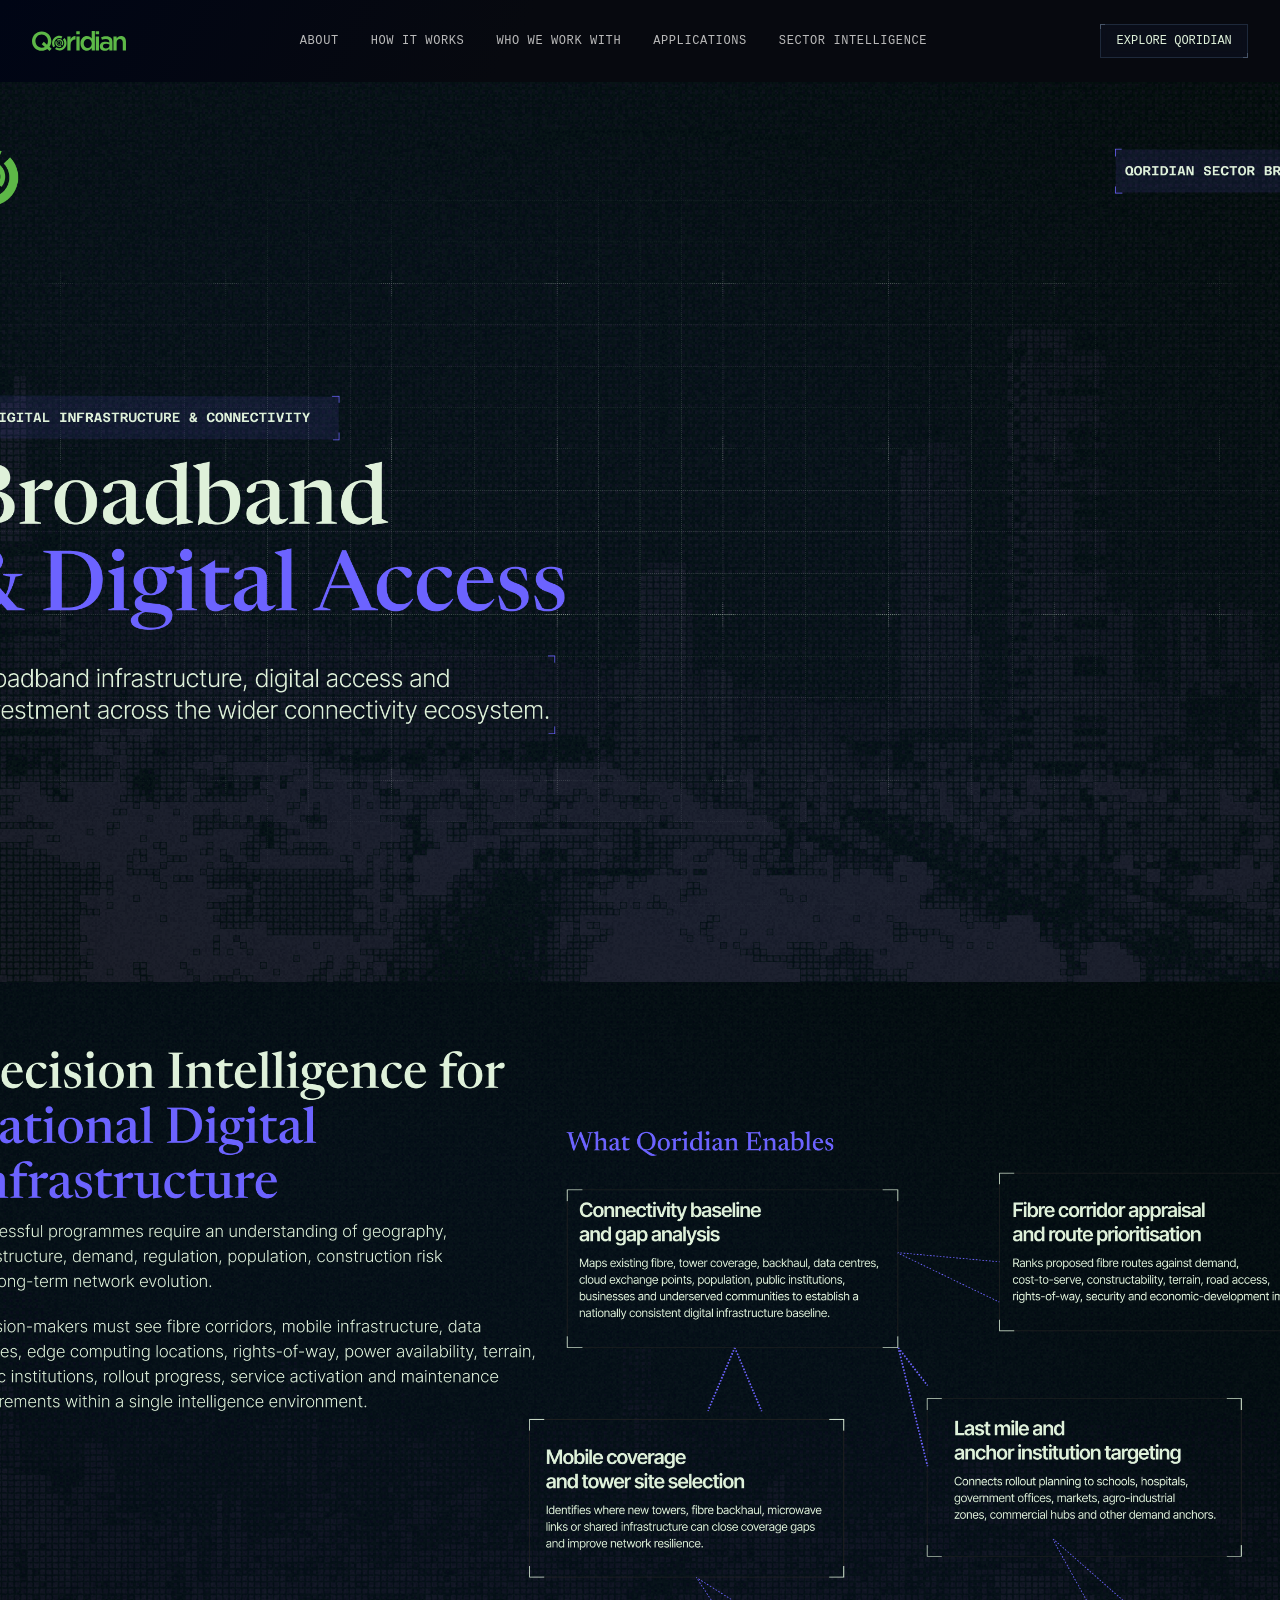
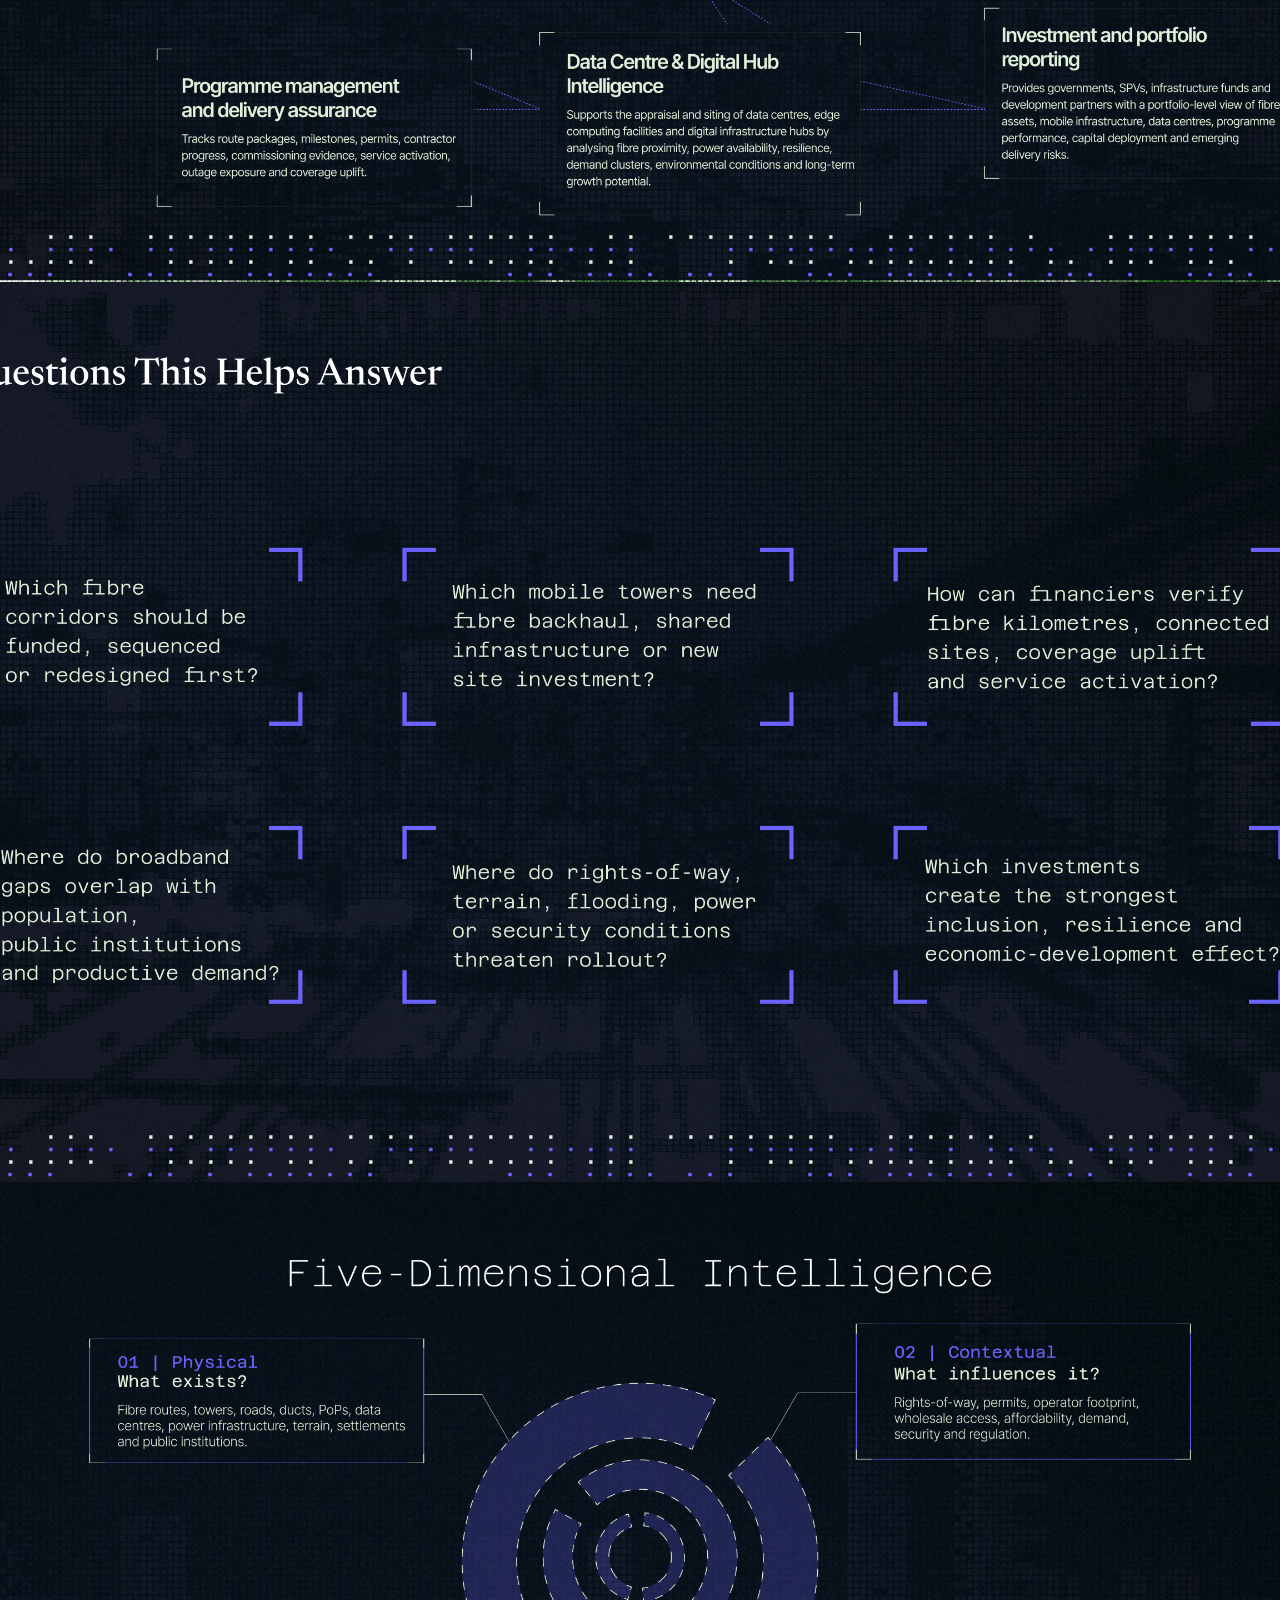
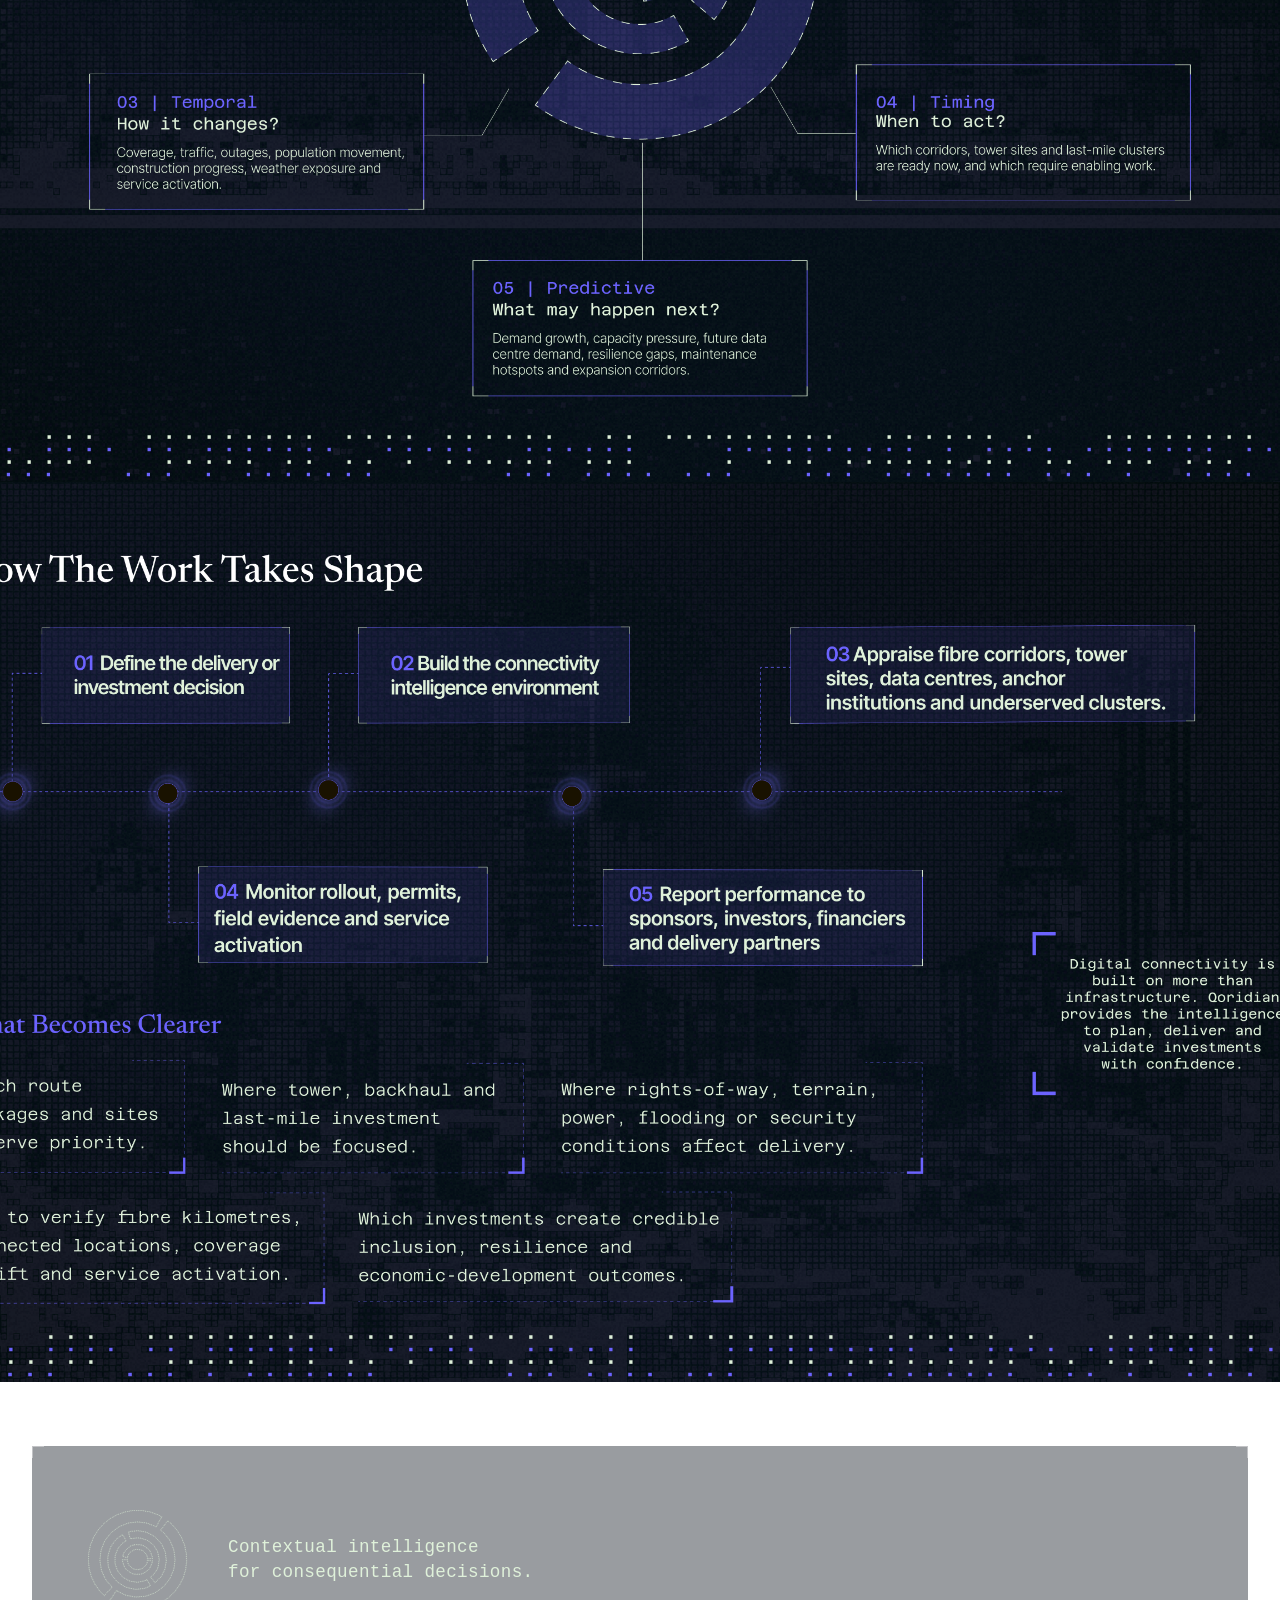
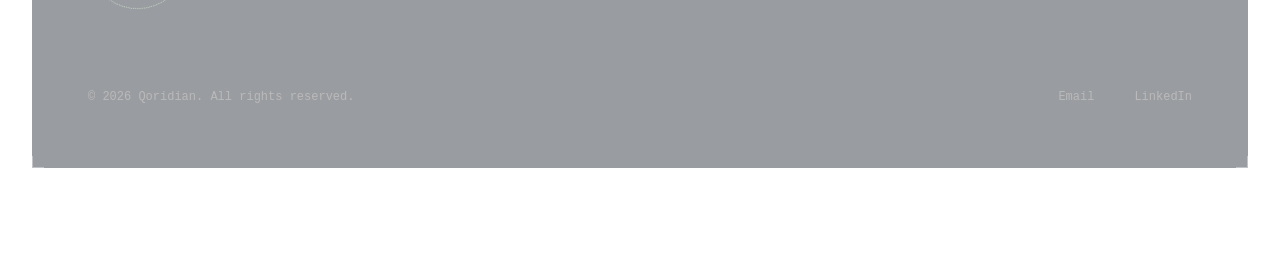
==== commit 548c9335: "Update Broadband and Digital Access.html" ====
--- a/Broadband and Digital Access.html
+++ b/Broadband and Digital Access.html
@@ -3,7 +3,7 @@
 <head>
   <meta charset="UTF-8">
   <meta name="viewport" content="width=device-width, initial-scale=1.0">
-  <title>Qoridian</title>
+  <title>Broadband and Digital Access</title>
   <link rel="stylesheet" href="style.css">
   <link rel="preconnect" href="https://fonts.googleapis.com">
   <link rel="preconnect" href="https://fonts.gstatic.com" crossorigin>
@@ -27,14 +27,16 @@
     </button>
 
     <nav class="nav-links" id="navLinks">
-      <a href="#about">ABOUT</a>
-      <a href="#how-it-works">HOW IT WORKS</a>
-      <a href="#who-we-work-with">WHO WE WORK WITH</a>
-      <a href="#applications">APPLICATIONS</a>
-      <a href="#sector-intelligence">SECTOR INTELLIGENCE</a>
-    </nav>
-    
-    <a href="#explore" class="btn btn-framed desktop-only-btn">EXPLORE QORIDIAN</a>
+  <a href="./index.html#about">ABOUT</a>
+  <a href="./index.html#how-it-works">HOW IT WORKS</a>
+  <a href="./index.html#who-we-work-with">WHO WE WORK WITH</a>
+  <a href="./index.html#applications">APPLICATIONS</a>
+  <a href="./index.html#sector-intelligence">SECTOR INTELLIGENCE</a>
+</nav>
+
+<a href="./index.html#explore" class="btn btn-framed desktop-only-btn">
+  EXPLORE QORIDIAN
+</a>
   </header>
 
 
@@ -93,6 +95,7 @@
 </footer>
 
 
+
   <script>
 document.addEventListener("DOMContentLoaded", () => {
   const imageSections = document.querySelectorAll(".image-section");
